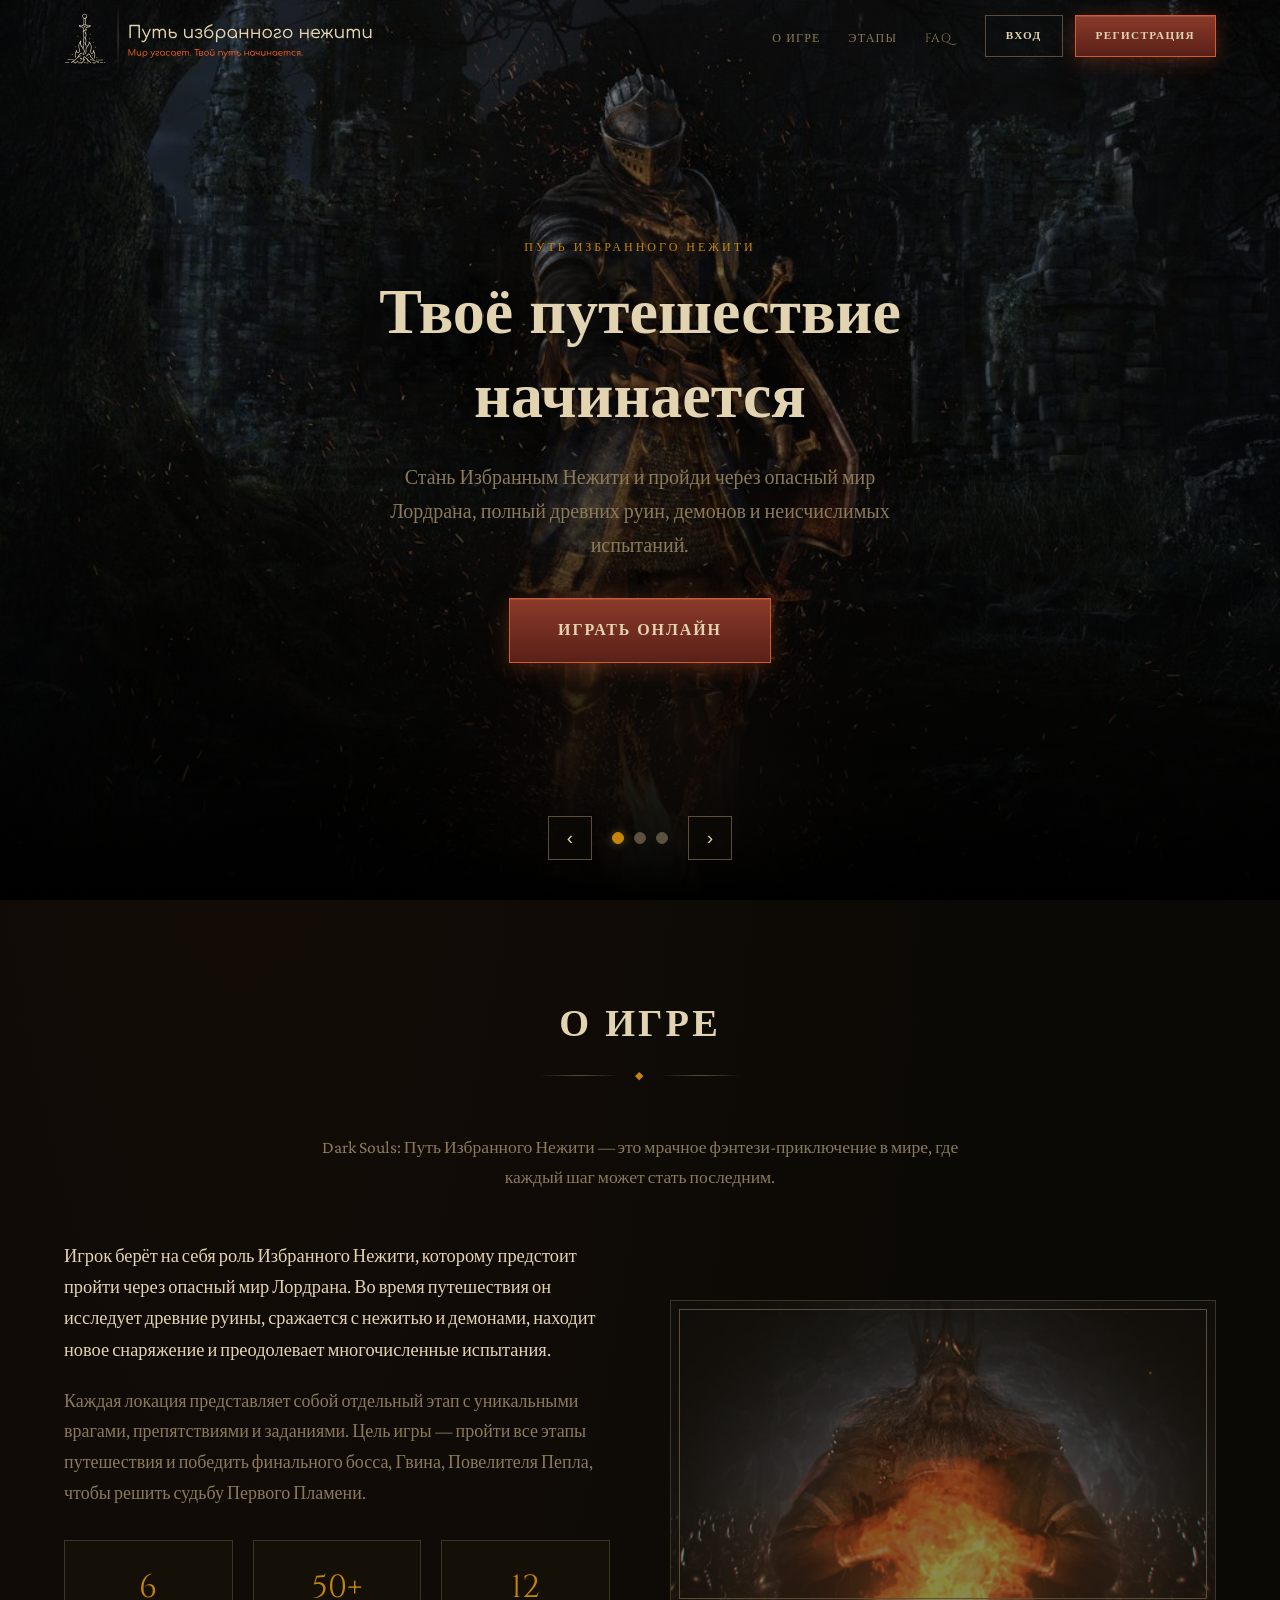
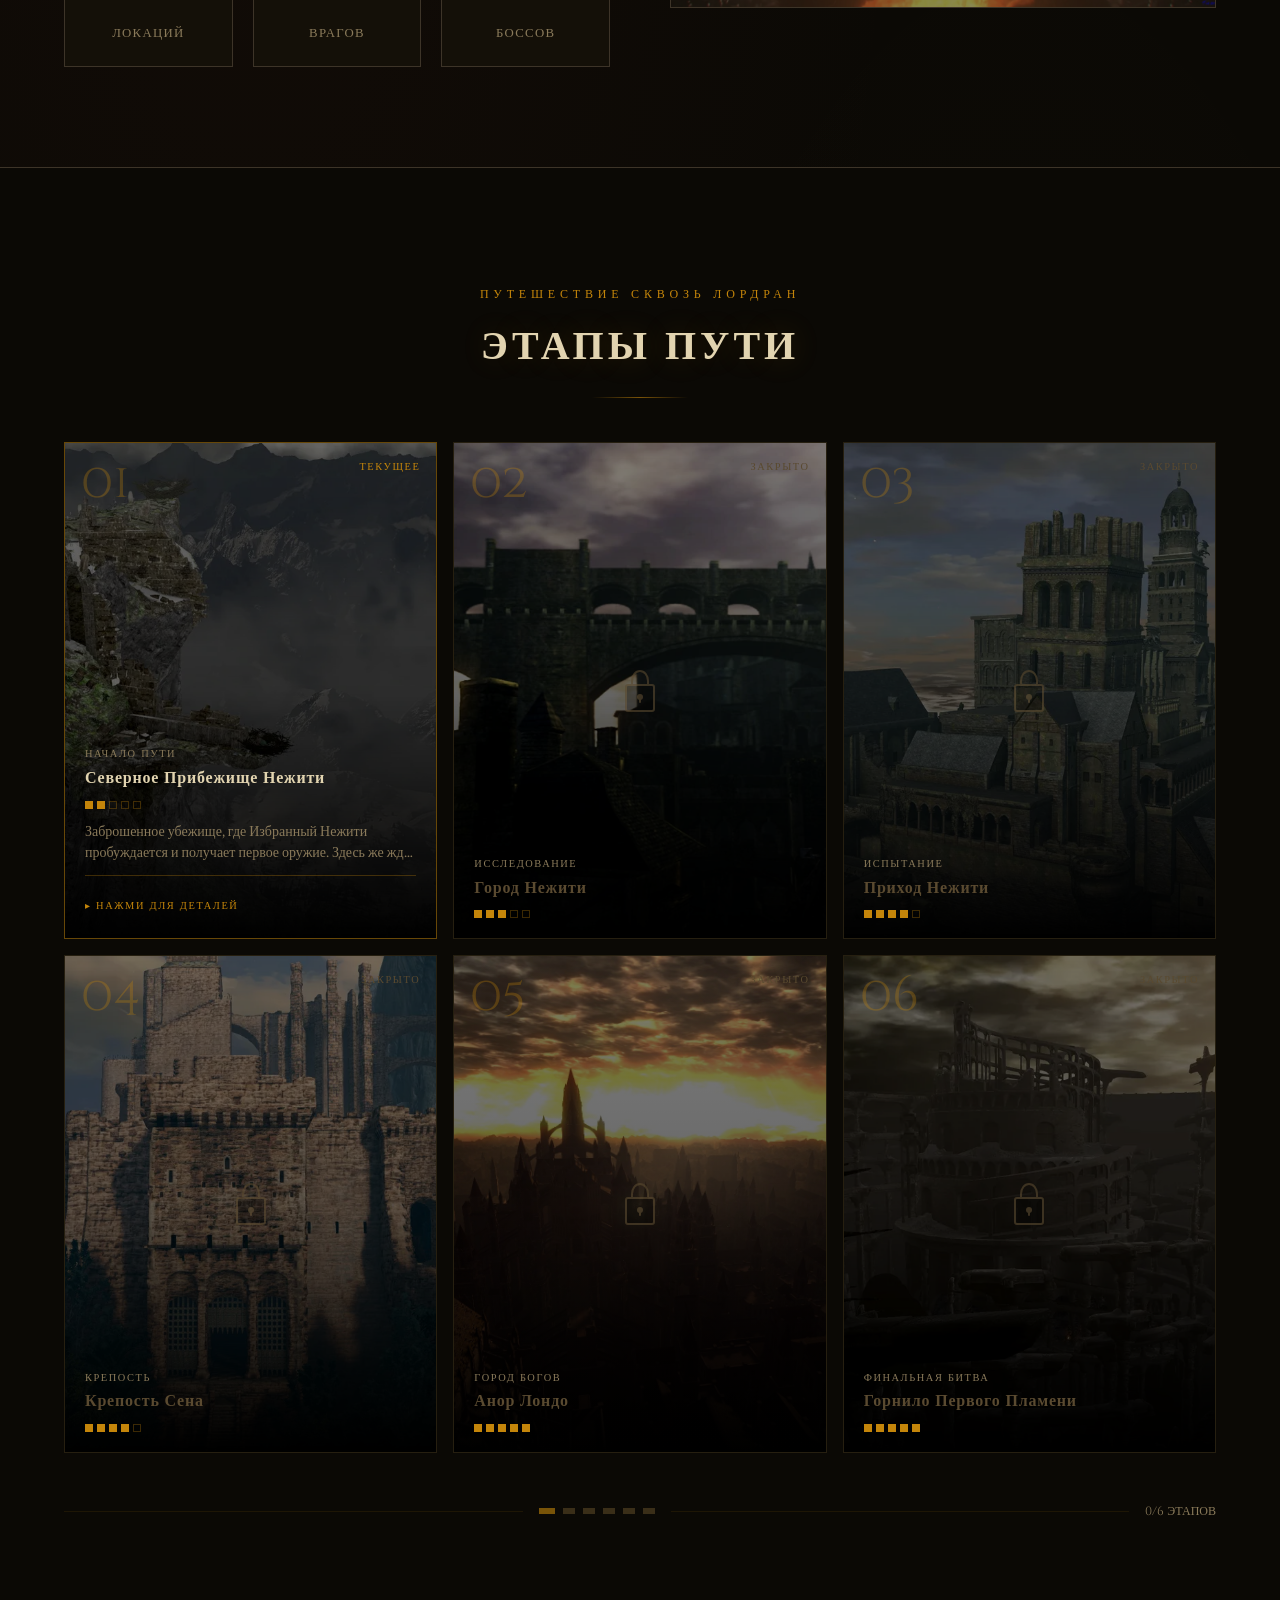
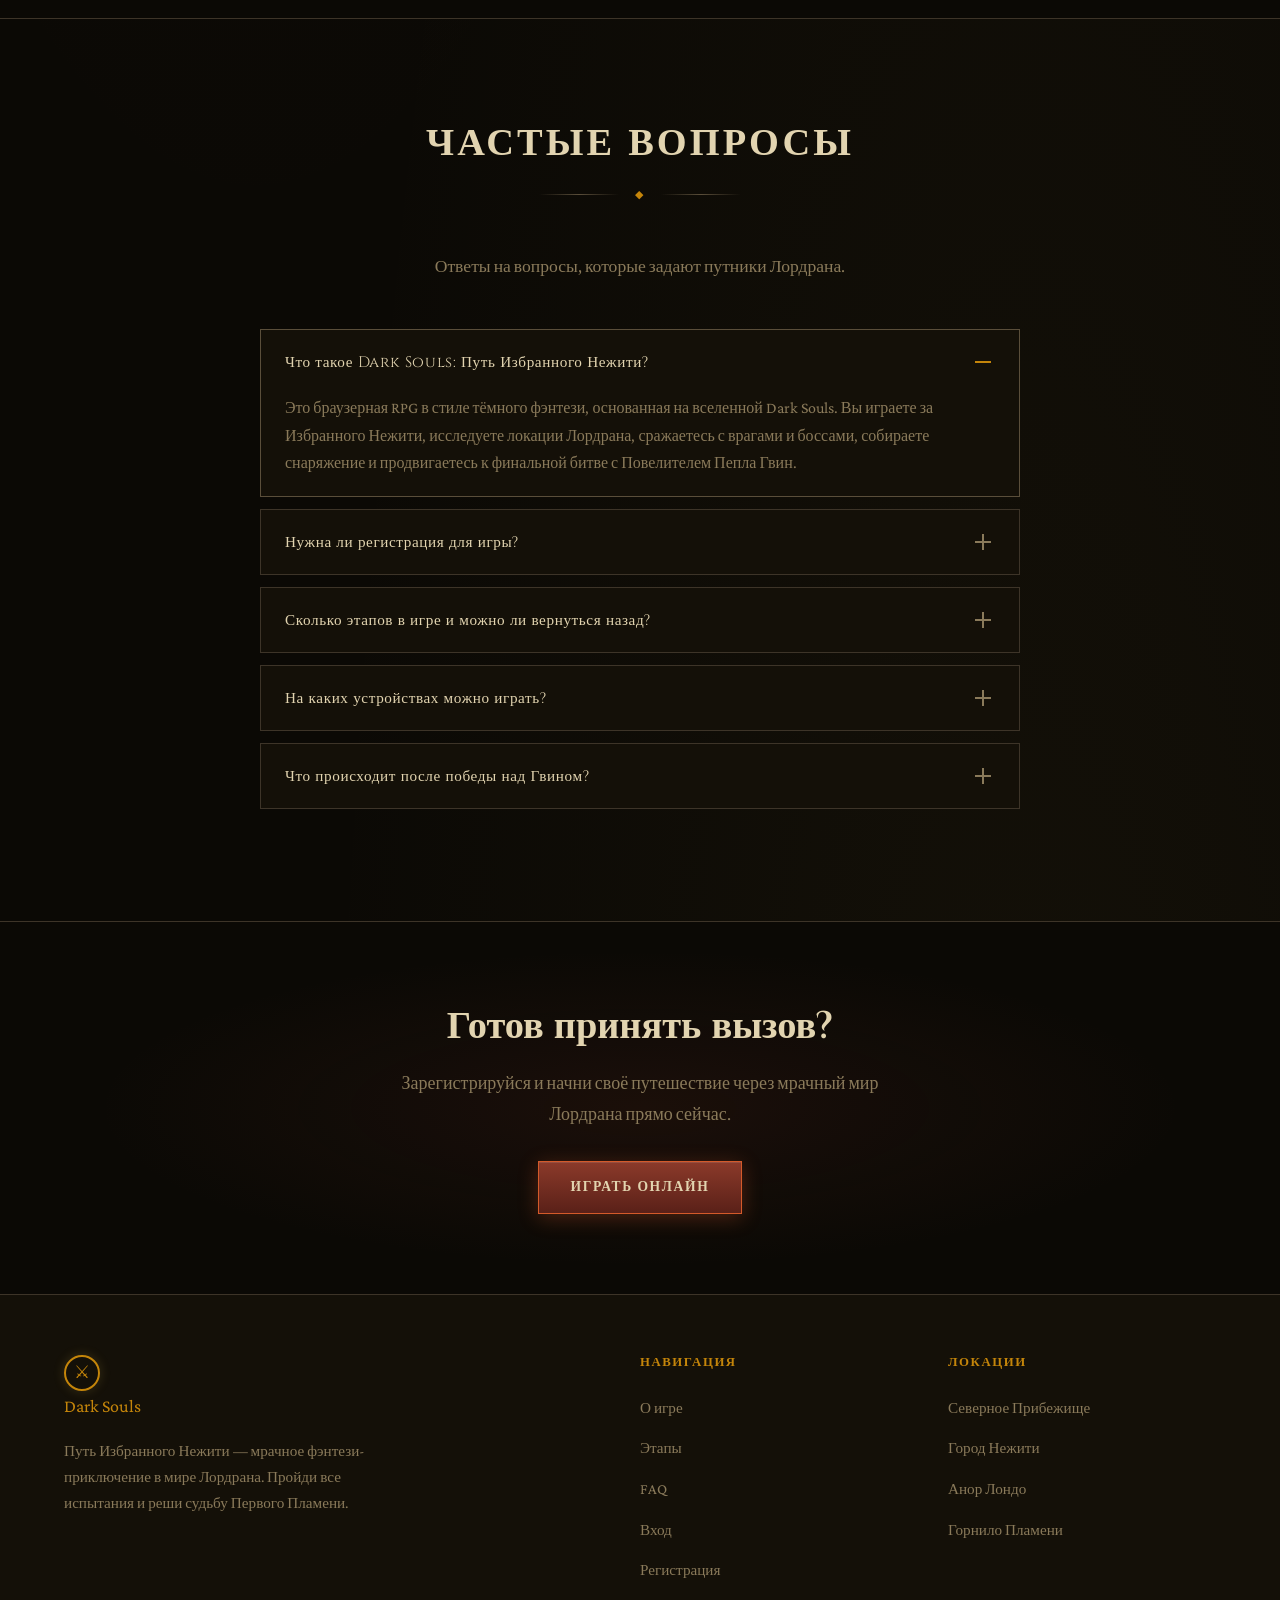
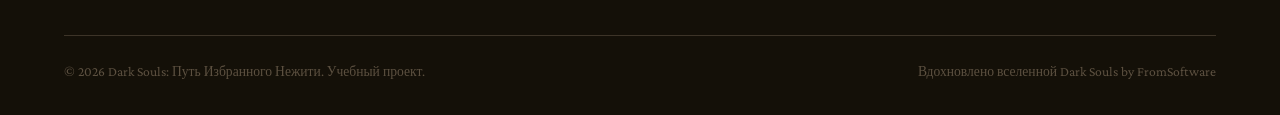
==== index.html @ 4c6de98a "init" ====
<!DOCTYPE html>
<html lang="ru">
<head>
  <meta charset="UTF-8">
  <meta name="viewport" content="width=device-width, initial-scale=1.0">
  <title>Dark Souls: Путь Избранного Нежити</title>
  <meta name="description" content="Пройди опасный мир Лордрана. Сражайся с нежитью, исследуй руины и победи Гвина, Повелителя Пепла.">
  <link rel="stylesheet" href="css/style.css">
</head>
<body>

  <!-- Header -->
  <header class="header">
    <div class="container header-inner">
      <a href="index.html" class="logo">
        <img src="./images/logohoriz.svg" alt="logo">
      </a>

      <button class="burger" aria-label="Открыть меню">
        <span class="burger-line"></span>
        <span class="burger-line"></span>
        <span class="burger-line"></span>
      </button>

      <nav class="nav">
        <ul class="nav-list">
          <li><a href="#about" class="nav-link">О игре</a></li>
          <li><a href="#stages" class="nav-link">Этапы</a></li>
          <li><a href="#faq" class="nav-link">FAQ</a></li>
        </ul>
        <div class="nav-auth">
          <a href="login.html" class="btn btn-secondary">Вход</a>
          <a href="register.html" class="btn btn-primary">Регистрация</a>
        </div>
      </nav>
    </div>
  </header>

  <div class="mobile-overlay"></div>

  <!-- Hero Slider -->
  <section class="hero">
    <div class="slider">

      <div class="slide active">
        <div class="slide-bg"></div>
        <div class="slide-overlay"></div>
        <div class="slide-content">
          <span class="slide-tag">Путь Избранного Нежити</span>
          <h1 class="slide-title">Твоё путешествие начинается</h1>
          <p class="slide-desc">Стань Избранным Нежити и пройди через опасный мир Лордрана, полный древних руин, демонов и неисчислимых испытаний.</p>
          <div class="slide-cta">
            <a href="register.html" class="btn btn-primary">Играть онлайн</a>
          </div>
        </div>
      </div>

      <div class="slide">
        <div class="slide-bg"></div>
        <div class="slide-overlay"></div>
        <div class="slide-content">
          <span class="slide-tag">Шесть эпических локаций</span>
          <h1 class="slide-title">Исследуй руины Лордрана</h1>
          <p class="slide-desc">От Северного Прибежища до Горнила Первого Пламени — каждая локация хранит уникальных врагов, сокровища и смертельные ловушки.</p>
          <div class="slide-cta">
            <a href="register.html" class="btn btn-primary">Играть онлайн</a>
          </div>
        </div>
      </div>

      <div class="slide">
        <div class="slide-bg"></div>
        <div class="slide-overlay"></div>
        <div class="slide-content">
          <span class="slide-tag">Финальная битва</span>
          <h1 class="slide-title">Судьба Первого Пламени</h1>
          <p class="slide-desc">Победи Гвина, Повелителя Пепла, и реши судьбу мира. Только сильнейший достигнет Горнила и обретёт великую силу.</p>
          <div class="slide-cta">
            <a href="register.html" class="btn btn-primary">Играть онлайн</a>
          </div>
        </div>
      </div>

      <div class="slider-controls">
        <button class="slider-btn slider-prev" aria-label="Предыдущий слайд">&#8249;</button>
        <div class="slider-dots">
          <button class="slider-dot active" aria-label="Слайд 1"></button>
          <button class="slider-dot" aria-label="Слайд 2"></button>
          <button class="slider-dot" aria-label="Слайд 3"></button>
        </div>
        <button class="slider-btn slider-next" aria-label="Следующий слайд">&#8250;</button>
      </div>
    </div>
  </section>

  <!-- About -->
  <section class="about" id="about">
    <div class="container">
      <h2 class="section-title">О игре</h2>
      <div class="section-divider"><span>&#9670;</span></div>
      <p class="section-subtitle">Dark Souls: Путь Избранного Нежити — это мрачное фэнтези-приключение в мире, где каждый шаг может стать последним.</p>

      <div class="about-grid">
        <div class="about-text">
          <p>Игрок берёт на себя роль Избранного Нежити, которому предстоит пройти через опасный мир Лордрана. Во время путешествия он исследует древние руины, сражается с нежитью и демонами, находит новое снаряжение и преодолевает многочисленные испытания.</p>
          <p>Каждая локация представляет собой отдельный этап с уникальными врагами, препятствиями и заданиями. Цель игры — пройти все этапы путешествия и победить финального босса, Гвина, Повелителя Пепла, чтобы решить судьбу Первого Пламени.</p>

          <div class="about-stats">
            <div class="stat-item">
              <span class="stat-number">6</span>
              <span class="stat-label">Локаций</span>
            </div>
            <div class="stat-item">
              <span class="stat-number">50+</span>
              <span class="stat-label">Врагов</span>
            </div>
            <div class="stat-item">
              <span class="stat-number">12</span>
              <span class="stat-label">Боссов</span>
            </div>
          </div>
        </div>

        <div class="about-visual">
          <div class="about-frame">
            <div class="about-frame-inner">
              <img src="./images/gwyn.webp" alt="gwyn">
            </div>
          </div>
        </div>
      </div>
    </div>
  </section>

  <!-- Stages -->
  <section class="stages" id="stages">
    <div class="stages-inner">
      <div class="stages-header">
        <p class="stages-label">Путешествие сквозь Лордран</p>
        <h2 class="stages-heading">Этапы пути</h2>
        <div class="stages-line"></div>
      </div>

      <div class="stages-grid" id="stages-grid"></div>

      <div class="stages-progress" id="stages-progress">
        <div class="stages-progress__line"></div>
        <div class="stages-progress__pips" id="stages-progress-pips"></div>
        <div class="stages-progress__line"></div>
        <p class="stages-progress__count" id="stages-progress-count"></p>
      </div>
    </div>
  </section>

  <!-- Stage Detail Modal -->
  <div class="stage-modal" id="stage-modal" aria-hidden="true">
    <div class="stage-modal__backdrop" id="stage-modal-backdrop"></div>
    <div class="stage-modal__dialog" id="stage-modal-dialog" role="dialog" aria-modal="true">
      <!-- filled by JS -->
    </div>
  </div>

  <!-- FAQ -->
  <section class="faq" id="faq">
    <div class="container">
      <h2 class="section-title">Частые вопросы</h2>
      <div class="section-divider"><span>&#9670;</span></div>
      <p class="section-subtitle">Ответы на вопросы, которые задают путники Лордрана.</p>

      <div class="faq-list">
        <div class="faq-item active">
          <button class="faq-question">
            Что такое Dark Souls: Путь Избранного Нежити?
            <span class="faq-icon"></span>
          </button>
          <div class="faq-answer">
            <div class="faq-answer-inner">
              Это браузерная RPG в стиле тёмного фэнтези, основанная на вселенной Dark Souls. Вы играете за Избранного Нежити, исследуете локации Лордрана, сражаетесь с врагами и боссами, собираете снаряжение и продвигаетесь к финальной битве с Повелителем Пепла Гвин.
            </div>
          </div>
        </div>

        <div class="faq-item">
          <button class="faq-question">
            Нужна ли регистрация для игры?
            <span class="faq-icon"></span>
          </button>
          <div class="faq-answer">
            <div class="faq-answer-inner">
              Да, для сохранения прогресса, участия в рейтингах и доступа ко всем шести локациям необходимо создать аккаунт. Регистрация бесплатна и занимает менее минуты. После входа ваш прогресс автоматически сохраняется на сервере.
            </div>
          </div>
        </div>

        <div class="faq-item">
          <button class="faq-question">
            Сколько этапов в игре и можно ли вернуться назад?
            <span class="faq-icon"></span>
          </button>
          <div class="faq-answer">
            <div class="faq-answer-inner">
              В игре шесть основных этапов: от Северного Прибежища до Горнила Первого Пламени. После прохождения локации вы можете свободно возвращаться в уже открытые зоны для фарма ресурсов, поиска секретов и повторных сражений с боссами.
            </div>
          </div>
        </div>

        <div class="faq-item">
          <button class="faq-question">
            На каких устройствах можно играть?
            <span class="faq-icon"></span>
          </button>
          <div class="faq-answer">
            <div class="faq-answer-inner">
              Игра доступна на ПК и игровых консолях. Управление поддерживает клавиатуру и мышь на компьютере, а также контроллеры на консолях, обеспечивая комфортное прохождение каждого этапа путешествия            </div>
          </div>
        </div>

        <div class="faq-item">
          <button class="faq-question">
            Что происходит после победы над Гвином?
            <span class="faq-icon"></span>
          </button>
          <div class="faq-answer">
            <div class="faq-answer-inner">
              Победа над Гвином, Повелителем Пепла, завершает путешествие Избранного Нежити и определяет судьбу Первого Пламени. После финальной битвы игрок может начать новое прохождение, где враги становятся сильнее, а испытания — ещё опаснее.
            </div>
          </div>
        </div>
      </div>
    </div>
  </section>

  <!-- CTA -->
  <section class="cta-section">
    <div class="container">
      <h2>Готов принять вызов?</h2>
      <p>Зарегистрируйся и начни своё путешествие через мрачный мир Лордрана прямо сейчас.</p>
      <a href="register.html" class="btn btn-primary">Играть онлайн</a>
    </div>
  </section>

  <!-- Footer -->
  <footer class="footer">
    <div class="container">
      <div class="footer-grid">
        <div class="footer-brand">
          <a href="index.html" class="logo">
            <span class="logo-icon">&#9876;</span>
            <span>Dark Souls</span>
          </a>
          <p>Путь Избранного Нежити — мрачное фэнтези-приключение в мире Лордрана. Пройди все испытания и реши судьбу Первого Пламени.</p>
        </div>

        <div>
          <h4 class="footer-heading">Навигация</h4>
          <ul class="footer-links">
            <li><a href="#about">О игре</a></li>
            <li><a href="#stages">Этапы</a></li>
            <li><a href="#faq">FAQ</a></li>
            <li><a href="login.html">Вход</a></li>
            <li><a href="register.html">Регистрация</a></li>
          </ul>
        </div>

        <div>
          <h4 class="footer-heading">Локации</h4>
          <ul class="footer-links">
            <li><a href="#stages">Северное Прибежище</a></li>
            <li><a href="#stages">Город Нежити</a></li>
            <li><a href="#stages">Анор Лондо</a></li>
            <li><a href="#stages">Горнило Пламени</a></li>
          </ul>
        </div>
      </div>

      <div class="footer-bottom">
        <p>&copy; 2026 Dark Souls: Путь Избранного Нежити. Учебный проект.</p>
        <p>Вдохновлено вселенной Dark Souls by FromSoftware</p>
      </div>
    </div>
  </footer>

  <script src="js/stages.js"></script>
  <script src="js/main.js"></script>
</body>
</html>
---- css/style.css ----
/* ===== Dark Souls — Путь Избранного Нежити ===== */

@import url('https://fonts.googleapis.com/css2?family=Cinzel+Decorative:wght@400;700&family=Cinzel:wght@400;600;700&family=Crimson+Pro:ital,wght@0,400;0,600;1,400&display=swap');

:root {
    --bg-dark: #0b0905;
    --bg-card: #141008;
    --bg-elevated: #1a1510;
    --text-light: #e2d4b0;
    --text-muted: #8a7a5a;
    --text-dim: #5c5040;
    --accent-gold: #c4850a;
    --accent-gold-light: #c9b98a;
    --accent-green: #7ab85a;
    --accent-green-border: #5a8a3a;
    --accent-ember: #8b3a2a;
    --accent-flame: #d45a2a;
    --border: #3d3428;
    --border-light: #5a4e3a;
    --shadow: rgba(0, 0, 0, 0.7);
    --glow-ember: rgba(212, 90, 42, 0.3);
    --font-heading: 'Cinzel', serif;
    --font-body: 'Crimson Pro', serif;
    --header-height: 72px;
    --transition: 0.3s ease;
}

*, *::before, *::after {
    box-sizing: border-box;
    margin: 0;
    padding: 0;
}

html {
    scroll-behavior: smooth;
}

body {
    font-family: var(--font-body);
    font-size: 18px;
    line-height: 1.7;
    color: var(--text-light);
    background-color: var(--bg-dark);
    background-image: radial-gradient(ellipse at 20% 0%, rgba(139, 58, 42, 0.08) 0%, transparent 50%),
    radial-gradient(ellipse at 80% 100%, rgba(201, 168, 76, 0.05) 0%, transparent 50%);
    min-height: 100vh;
    overflow-x: hidden;
}

img {
    max-width: 100%;
    display: block;
}

a {
    color: var(--accent-gold);
    text-decoration: none;
    transition: color var(--transition);
}

a:hover {
    color: var(--text-light);
}

ul {
    list-style: none;
}

.container {
    width: 100%;
    max-width: 1200px;
    margin: 0 auto;
    padding: 0 24px;
}

/* ===== Typography ===== */

h1, h2, h3, h4 {
    font-family: var(--font-heading);
    font-weight: 600;
    line-height: 1.3;
    color: var(--text-light);
}

h1 {
    font-size: clamp(2rem, 5vw, 3.2rem);
}

h2 {
    font-size: clamp(1.6rem, 3.5vw, 2.4rem);
}

h3 {
    font-size: clamp(1.2rem, 2.5vw, 1.6rem);
}

.section-title {
    text-align: center;
    margin-bottom: 16px;
    letter-spacing: 0.08em;
    text-transform: uppercase;
}

.section-subtitle {
    text-align: center;
    color: var(--text-muted);
    max-width: 640px;
    margin: 0 auto 48px;
    font-size: 1.1rem;
}

.section-divider {
    display: flex;
    align-items: center;
    justify-content: center;
    gap: 16px;
    margin-bottom: 48px;
}

.section-divider::before,
.section-divider::after {
    content: '';
    height: 1px;
    width: 80px;
    background: linear-gradient(90deg, transparent, var(--border-light), transparent);
}

.section-divider span {
    color: var(--accent-gold);
    font-size: 0.7rem;
    letter-spacing: 0.2em;
}

/* ===== Buttons ===== */

.btn {
    display: inline-flex;
    align-items: center;
    justify-content: center;
    gap: 8px;
    padding: 14px 32px;
    font-family: var(--font-heading);
    font-size: 0.85rem;
    font-weight: 600;
    letter-spacing: 0.12em;
    text-transform: uppercase;
    border: 1px solid var(--border-light);
    cursor: pointer;
    transition: all var(--transition);
    position: relative;
    overflow: hidden;
}

.btn-primary {
    background: linear-gradient(180deg, var(--accent-ember) 0%, #5a2018 100%);
    color: var(--text-light);
    border-color: var(--accent-flame);
    box-shadow: 0 4px 20px var(--glow-ember), inset 0 1px 0 rgba(255, 255, 255, 0.1);
}

.btn-primary:hover {
    background: linear-gradient(180deg, var(--accent-flame) 0%, var(--accent-ember) 100%);
    color: #fff;
    transform: translateY(-2px);
    box-shadow: 0 6px 28px var(--glow-ember);
}

.btn-secondary {
    background: transparent;
    color: var(--text-light);
    border-color: var(--border-light);
}

.btn-secondary:hover {
    background: var(--bg-elevated);
    border-color: var(--accent-gold);
    color: var(--accent-gold);
}

.btn-full {
    width: 100%;
}

/* ===== Header ===== */

.header {
    position: fixed;
    top: 0;
    left: 0;
    right: 0;
    z-index: 1000;
    height: var(--header-height);
    /*background: rgba(11, 9, 5, 0.92);*/
    /*backdrop-filter: blur(5px);*/
    background: transparent;
    /*border-bottom: 1px solid var(--border);*/
    transition: background var(--transition);
}

.header-inner {
    display: flex;
    align-items: center;
    justify-content: space-between;
    height: var(--header-height);
}

.logo {

}

.logo img {
    height: 70px;
}

.logo-icon {
    width: 36px;
    height: 36px;
    border: 2px solid var(--accent-gold);
    border-radius: 50%;
    display: flex;
    align-items: center;
    justify-content: center;
    font-size: 1.1rem;
    color: var(--accent-gold);
    box-shadow: 0 0 12px rgba(201, 168, 76, 0.2);
}

.nav {
    display: flex;
    align-items: center;
    gap: 32px;
}

.nav-list {
    display: flex;
    gap: 28px;
}

.nav-link {
    font-family: var(--font-heading);
    font-size: 0.75rem;
    letter-spacing: 0.1em;
    text-transform: uppercase;
    color: var(--text-muted);
    transition: color var(--transition);
    position: relative;
}

.nav-link::after {
    content: '';
    position: absolute;
    bottom: -4px;
    left: 0;
    width: 0;
    height: 1px;
    background: var(--accent-gold);
    transition: width var(--transition);
}

.nav-link:hover,
.nav-link.active {
    color: var(--text-light);
}

.nav-link:hover::after,
.nav-link.active::after {
    width: 100%;
}

.nav-auth {
    display: flex;
    gap: 12px;
}

.nav-auth .btn {
    padding: 10px 20px;
    font-size: 0.7rem;
}

/* Burger */
.burger {
    display: none;
    flex-direction: column;
    justify-content: center;
    gap: 6px;
    width: 36px;
    height: 36px;
    background: none;
    border: none;
    cursor: pointer;
    padding: 4px;
    z-index: 1001;
}

.burger-line {
    display: block;
    width: 100%;
    height: 2px;
    background: var(--text-light);
    transition: all var(--transition);
    transform-origin: center;
}

.burger.active .burger-line:nth-child(1) {
    transform: translateY(8px) rotate(45deg);
}

.burger.active .burger-line:nth-child(2) {
    opacity: 0;
    transform: scaleX(0);
}

.burger.active .burger-line:nth-child(3) {
    transform: translateY(-8px) rotate(-45deg);
}

.mobile-overlay {
    display: none;
    position: fixed;
    inset: 0;
    background: rgba(0, 0, 0, 0.6);
    z-index: 998;
    opacity: 0;
    transition: opacity var(--transition);
}

.mobile-overlay.active {
    opacity: 1;
}

/* ===== Hero Slider ===== */

.hero {
    position: relative;
    height: 100vh;
    min-height: 600px;
    /*margin-top: var(--header-height);*/
    overflow: hidden;
}

.slider {
    position: relative;
    width: 100%;
    height: 100%;
}

.slide {
    /*position: absolute;*/
    inset: 0;
    opacity: 0;
    transition: opacity 0.8s ease;
    pointer-events: none;
}

.slide.active {
    opacity: 1;
    pointer-events: auto;
}

.slide-bg {
    /*position: absolute;*/
    inset: 0;
    background-size: cover;
    background-position: center;
    transform: scale(1.05);
    transition: transform 8s ease;
}

.slide.active .slide-bg {
    transform: scale(1);
}

.slide-overlay {
    position: absolute;
    /*margin-top: var(--header-height);*/
    inset: 0;
    /*background: linear-gradient(*/
    /*  to bottom,*/
    /*  rgba(11, 9, 5, 0.5) 0%,*/
    /*  rgba(11, 9, 5, 0.3) 40%,*/
    /*  rgba(11, 9, 5, 0.85) 100%*/
    /*);*/
    background: linear-gradient(rgba(0, 0, 0, .5), rgba(0, 0, 0, 0.6), rgba(0, 0, 0, 1)),
    url("../images/banner.jpg") center/cover no-repeat;;
}

.slide-content {
    position: absolute;
    inset: 0;
    display: flex;
    flex-direction: column;
    align-items: center;
    justify-content: center;
    text-align: center;
    padding: 24px;
    z-index: 2;
}

.slide-tag {
    font-family: var(--font-heading);
    font-size: 0.75rem;
    letter-spacing: 0.25em;
    text-transform: uppercase;
    color: var(--accent-gold);
    margin-bottom: 16px;
    opacity: 0;
    transform: translateY(20px);
    transition: all 0.6s ease 0.2s;
}

.slide.active .slide-tag {
    opacity: 1;
    transform: translateY(0);
}

.slide-title {
    font-size: clamp(2rem, 6vw, 4rem);
    max-width: 800px;
    margin-bottom: 20px;
    text-shadow: 0 4px 24px var(--shadow);
    opacity: 0;
    transform: translateY(30px);
    transition: all 0.6s ease 0.4s;
}

.slide.active .slide-title {
    opacity: 1;
    transform: translateY(0);
}

.slide-desc {
    font-size: clamp(1rem, 2vw, 1.25rem);
    color: var(--text-muted);
    max-width: 560px;
    margin-bottom: 36px;
    opacity: 0;
    transform: translateY(30px);
    transition: all 0.6s ease 0.6s;
}

.slide.active .slide-desc {
    opacity: 1;
    transform: translateY(0);
}

.slide-cta {
    opacity: 0;
    transform: translateY(30px);
    transition: all 0.6s ease 0.8s;
}

.slide.active .slide-cta {
    opacity: 1;
    transform: translateY(0);
}

.slide-cta .btn {
    font-size: 1rem;
    padding: 18px 48px;
}

/* Slider controls */
.slider-controls {
    position: absolute;
    bottom: 40px;
    left: 50%;
    transform: translateX(-50%);
    display: flex;
    align-items: center;
    gap: 20px;
    z-index: 10;
}

.slider-btn {
    width: 44px;
    height: 44px;
    background: rgba(11, 9, 5, 0.7);
    border: 1px solid var(--border-light);
    color: var(--text-light);
    font-size: 1.2rem;
    cursor: pointer;
    display: flex;
    align-items: center;
    justify-content: center;
    transition: all var(--transition);
}

.slider-btn:hover {
    background: var(--accent-ember);
    border-color: var(--accent-flame);
}

.slider-dots {
    display: flex;
    gap: 10px;
}

.slider-dot {
    width: 12px;
    height: 12px;
    border-radius: 50%;
    background: var(--text-dim);
    border: 1px solid var(--border-light);
    cursor: pointer;
    transition: all var(--transition);
}

.slider-dot.active {
    background: var(--accent-gold);
    border-color: var(--accent-gold);
    box-shadow: 0 0 10px rgba(201, 168, 76, 0.4);
}

/* Slide backgrounds (CSS gradients as placeholders) */
.slide:nth-child(1) .slide-bg {
    background: linear-gradient(135deg, #1a1208 0%, #0b0905 50%, #2a1810 100%);
}

.slide:nth-child(2) .slide-bg {
    background: linear-gradient(135deg, #0f0d08 0%, #1a1510 40%, #3a2018 100%);
}

.slide:nth-child(3) .slide-bg {
    background: linear-gradient(135deg, #0b0905 0%, #1a1008 50%, #2a1a10 100%);
}

.slide-bg::after {
    content: '';
    position: absolute;
    inset: 0;
    background-image: radial-gradient(circle at 30% 40%, rgba(201, 168, 76, 0.06) 0%, transparent 40%),
    radial-gradient(circle at 70% 60%, rgba(139, 58, 42, 0.08) 0%, transparent 40%);
}

/* ===== About Section ===== */

.about {
    padding: 100px 0;
}

.about-grid {
    display: grid;
    grid-template-columns: 1fr 1fr;
    gap: 60px;
    align-items: center;
}

.about-text p {
    color: var(--text-muted);
    margin-bottom: 20px;
}

.about-text p:first-of-type {
    font-size: 1.15rem;
    color: var(--text-light);
}

.about-stats {
    display: grid;
    grid-template-columns: repeat(3, 1fr);
    gap: 20px;
    margin-top: 32px;
}

.stat-item {
    text-align: center;
    padding: 20px;
    background: var(--bg-card);
    border: 1px solid var(--border);
}

.stat-number {
    font-family: var(--font-heading);
    font-size: 2rem;
    color: var(--accent-gold);
    display: block;
}

.stat-label {
    font-size: 0.8rem;
    color: var(--text-muted);
    text-transform: uppercase;
    letter-spacing: 0.1em;
}

.about-visual {
    position: relative;
}

.about-frame {
    background: var(--bg-card);
    border: 1px solid var(--border);
    position: relative;
    overflow: hidden;
}

.about-frame::before {
    content: '';
    position: absolute;
    inset: 8px;
    border: 1px solid var(--border-light);
    pointer-events: none;
    z-index: 2;
}

.about-frame-inner {
    background: radial-gradient(ellipse at center, rgba(201, 168, 76, 0.1) 0%, transparent 60%),
    linear-gradient(180deg, #1a1510 0%, #0b0905 100%);
    display: flex;
    align-items: center;
    justify-content: center;
    font-family: var(--font-heading);
    font-size: 5rem;
    color: var(--border-light);
    opacity: 0.5;
}

.about-frame-inner img {
    width: 100%;
    height: 100%;
    object-fit: cover;
}

/* ===== Stages Section ===== */

.stages {
    position: relative;
    padding: 96px 24px;
    overflow: hidden;
    background: var(--bg-dark);
    border-top: 1px solid var(--border);
    border-bottom: 1px solid var(--border);
}

.stages-inner {
    position: relative;
    z-index: 1;
    max-width: 1152px;
    margin: 0 auto;
}

.stages-header {
    text-align: center;
    margin-bottom: 64px;
    /* opacity: 0; */
    transform: translateY(20px);
    transition: opacity 0.8s ease, transform 0.8s ease;
}

.stages-header.visible {
    opacity: 1;
    transform: translateY(0);
}

.stages-label {
    font-family: var(--font-heading);
    font-size: 0.75rem;
    letter-spacing: 0.4em;
    text-transform: uppercase;
    color: var(--accent-gold);
    margin-bottom: 16px;
}

.stages-heading {
    font-family: var(--font-heading);
    font-size: clamp(1.8rem, 4vw, 2.5rem);
    letter-spacing: 0.1em;
    text-transform: uppercase;
    color: var(--text-light);
    margin-bottom: 24px;
    text-shadow: 0 0 30px rgba(196, 133, 10, 0.2);
}

.stages-line {
    width: 96px;
    height: 1px;
    margin: 0 auto;
    background: linear-gradient(90deg, transparent, rgba(196, 133, 10, 0.6), transparent);
}

.stages-grid {
    display: grid;
    grid-template-columns: repeat(2, 1fr);
    gap: 12px;
}

@media (min-width: 768px) {
    .stages-grid {
        grid-template-columns: repeat(3, 1fr);
        gap: 16px;
    }
}

/* Stage Card */
.stage-card {
    position: relative;
    aspect-ratio: 3 / 4;
    border: 1px solid;
    overflow: hidden;
    cursor: default;
    /* opacity: 0; */
    /* transform: translateY(30px); */
    transition: opacity 0.6s ease, transform 0.6s ease;
}

.stage-card.visible {
    opacity: 1;
    transform: translateY(0);
}

.stage-card--locked {
    border-color: rgba(58, 46, 24, 0.6);
    cursor: default;
}

.stage-card--current {
    border-color: rgba(196, 133, 10, 0.5);
    cursor: pointer;
}

.stage-card--completed {
    border-color: rgba(90, 138, 58, 0.5);
    cursor: pointer;
}

.stage-card__bg {
    position: absolute;
    inset: 0;
    background-size: cover;
    background-position: center;
    background-color: #130e08;
    transition: transform 0.7s ease;
}

.stage-card:not(.stage-card--locked):hover .stage-card__bg {
    transform: scale(1.05);
}

.stage-card--locked .stage-card__bg {
    filter: grayscale(80%) brightness(0.3);
}

.stage-card:not(.stage-card--locked) .stage-card__bg {
    filter: brightness(0.45);
}

.stage-card__overlay {
    position: absolute;
    inset: 0;
    background: linear-gradient(rgba(0, 0, 0, .5), rgba(0, 0, 0, 0.6), rgba(0, 0, 0, 1)),
    url("https://velid.ru/img/dark-souls/ds-1/vorona-snagli_01.webp") center/cover no-repeat;
}

.stage-card__lock {
    position: absolute;
    inset: 0;
    display: flex;
    align-items: center;
    justify-content: center;
    color: #5a4a30;
    opacity: 0.6;
}

.stage-1 {
    background: linear-gradient(rgba(0, 0, 0, .5), rgba(0, 0, 0, 0.6), rgba(0, 0, 0, 1)),
    url("../images/stages/1.webp") center/cover no-repeat;
}

.stage-2 {
    background: linear-gradient(rgba(0, 0, 0, .5), rgba(0, 0, 0, 0.6), rgba(0, 0, 0, 1)),
    url("../images/stages/2.webp") center/cover no-repeat;
}

.stage-3 {
    background: linear-gradient(rgba(0, 0, 0, .5), rgba(0, 0, 0, 0.6), rgba(0, 0, 0, 1)),
    url("../images/stages/3.webp") center/cover no-repeat;
}

.stage-4 {
    background: linear-gradient(rgba(0, 0, 0, .5), rgba(0, 0, 0, 0.6), rgba(0, 0, 0, 1)),
    url("../images/stages/4.webp") center/cover no-repeat;
}

.stage-5 {
    background: linear-gradient(rgba(0, 0, 0, .5), rgba(0, 0, 0, 0.6), rgba(0, 0, 0, 1)),
    url("../images/stages/5.webp") center/cover no-repeat;
}

.stage-6 {
    background: linear-gradient(rgba(0, 0, 0, .5), rgba(0, 0, 0, 0.6), rgba(0, 0, 0, 1)),
    url("../images/stages/6.webp") center/cover no-repeat;
}

.stage-card__number {
    position: absolute;
    top: 16px;
    left: 16px;
    font-family: 'Cinzel Decorative', serif;
    font-size: 3rem;
    line-height: 1;
    color: rgba(196, 133, 10, 0.3);
}

.stage-card__status {
    position: absolute;
    top: 16px;
    right: 16px;
    font-family: var(--font-heading);
    font-size: 0.65rem;
    letter-spacing: 0.15em;
}

.stage-card__status--locked {
    color: #5a4a30;
}

.stage-card__status--current {
    color: var(--accent-gold);
}

.stage-card__status--completed {
    color: var(--accent-green);
}

.stage-card__hover-glow {
    position: absolute;
    inset: 0;
    border: 1px solid transparent;
    transition: border-color 0.5s ease;
    pointer-events: none;
}

.stage-card:not(.stage-card--locked):hover .stage-card__hover-glow {
    border-color: rgba(196, 133, 10, 0.3);
}

.stage-card__content {
    position: absolute;
    bottom: 0;
    left: 0;
    right: 0;
    padding: 20px;
}

.stage-card__subtitle {
    font-family: var(--font-heading);
    font-size: 0.65rem;
    letter-spacing: 0.15em;
    text-transform: uppercase;
    color: var(--text-muted);
    margin-bottom: 4px;
}

.stage-card__name {
    font-family: var(--font-heading);
    font-size: 1rem;
    letter-spacing: 0.05em;
    line-height: 1.3;
    margin-bottom: 12px;
}

.stage-card--locked .stage-card__name {
    color: #5a4a30;
}

.stage-card:not(.stage-card--locked) .stage-card__name {
    color: var(--text-light);
}

.stage-card__desc {
    font-size: 0.875rem;
    color: var(--text-muted);
    line-height: 1.5;
    margin-top: 12px;
    display: -webkit-box;
    -webkit-line-clamp: 2;
    -webkit-box-orient: vertical;
    overflow: hidden;
}

.stage-card__hint {
    margin-top: 12px;
}

.stage-card__hint-line {
    width: 100%;
    height: 1px;
    background: rgba(196, 133, 10, 0.3);
    margin-bottom: 12px;
}

.stage-card__hint-text {
    font-family: var(--font-heading);
    font-size: 0.65rem;
    letter-spacing: 0.15em;
    color: var(--accent-gold);
}

.stage-card__souls {
    margin-top: 12px;
    display: flex;
    align-items: center;
    gap: 8px;
}

.stage-card__souls-icon {
    width: 12px;
    height: 12px;
    border: 1px solid rgba(122, 184, 90, 0.6);
    display: flex;
    align-items: center;
    justify-content: center;
}

.stage-card__souls-icon::after {
    content: '';
    width: 6px;
    height: 6px;
    background: var(--accent-green);
}

.stage-card__souls-text {
    font-family: var(--font-heading);
    font-size: 0.65rem;
    letter-spacing: 0.15em;
    color: var(--accent-green);
}

/* Difficulty Pips */
.difficulty-pips {
    display: flex;
    gap: 4px;
}

.difficulty-pip {
    width: 8px;
    height: 8px;
    border: 1px solid rgba(196, 133, 10, 0.3);
    background: transparent;
}

.difficulty-pip--filled {
    background: var(--accent-gold);
    border-color: var(--accent-gold);
}

/* Progress Bar */
.stages-progress {
    margin-top: 48px;
    display: flex;
    align-items: center;
    gap: 16px;
    /* opacity: 0; */
    transition: opacity 0.8s ease 0.4s;
}

.stages-progress.visible {
    opacity: 1;
}

.stages-progress__line {
    flex: 1;
    height: 1px;
    background: rgba(196, 133, 10, 0.1);
}

.stages-progress__pips {
    display: flex;
    gap: 8px;
    align-items: center;
}

.stages-progress__pip {
    height: 6px;
    background: #3a2e18;
    transition: all 0.5s ease;
}

.stages-progress__pip--completed {
    width: 24px;
    background: var(--accent-gold);
}

.stages-progress__pip--current {
    width: 16px;
    background: rgba(196, 133, 10, 0.6);
    animation: pipPulse 2s ease-in-out infinite;
}

.stages-progress__pip--locked {
    width: 12px;
}

.stages-progress__count {
    font-family: var(--font-heading);
    font-size: 0.75rem;
    color: var(--text-muted);
    white-space: nowrap;
}

@keyframes pipPulse {
    0%, 100% {
        opacity: 1;
    }
    50% {
        opacity: 0.5;
    }
}

/* Stage Modal */
.stage-modal {
    position: fixed;
    inset: 0;
    z-index: 2000;
    display: flex;
    align-items: center;
    justify-content: center;
    padding: 16px;
    /* opacity: 0; */
    visibility: hidden;
    transition: opacity 0.4s ease, visibility 0.4s ease;
}

.stage-modal.open {
    opacity: 1;
    visibility: visible;
}

.stage-modal__backdrop {
    position: absolute;
    inset: 0;
    background: rgba(0, 0, 0, 0.85);
    backdrop-filter: blur(4px);
}

.stage-modal__dialog {
    position: relative;
    z-index: 1;
    width: 100%;
    max-width: 768px;
    max-height: 90vh;
    overflow-y: auto;
    background: #0d0a05;
    border: 1px solid rgba(196, 133, 10, 0.3);
    transform: scale(0.95) translateY(20px);
    transition: transform 0.4s ease;
}

.stage-modal.open .stage-modal__dialog {
    transform: scale(1) translateY(0);
}

.stage-modal__header {
    position: relative;
    height: 192px;
    overflow: hidden;
}

.stage-modal__header-bg {
    position: absolute;
    inset: 0;
    background-size: cover;
    background-position: center;
    filter: brightness(0.4);
}

.stage-modal__header-overlay {
    position: absolute;
    inset: 0;
    background: linear-gradient(to bottom, transparent, #0d0a05);
}

.stage-modal__close {
    position: absolute;
    top: 16px;
    right: 16px;
    background: none;
    border: none;
    color: var(--text-muted);
    font-family: var(--font-heading);
    font-size: 1.2rem;
    cursor: pointer;
    transition: color var(--transition);
    z-index: 2;
}

.stage-modal__close:hover {
    color: var(--accent-gold-light);
}

.stage-modal__header-content {
    position: absolute;
    bottom: 0;
    left: 0;
    right: 0;
    padding: 24px;
}

.stage-modal__header-subtitle {
    font-family: var(--font-heading);
    font-size: 0.65rem;
    letter-spacing: 0.15em;
    color: var(--text-muted);
    margin-bottom: 4px;
}

.stage-modal__header-title {
    font-family: var(--font-heading);
    font-size: 1.5rem;
    letter-spacing: 0.08em;
    color: var(--text-light);
}

.stage-modal__body {
    padding: 24px;
    display: grid;
    grid-template-columns: 1fr;
    gap: 24px;
}

@media (min-width: 768px) {
    .stage-modal__body {
        grid-template-columns: 1fr 1fr;
    }
}

.stage-modal__lore {
    font-family: var(--font-body);
    font-size: 1rem;
    color: var(--accent-gold-light);
    line-height: 1.7;
    font-style: italic;
    margin-bottom: 16px;
}

.stage-modal__desc {
    font-size: 0.875rem;
    color: var(--text-muted);
    line-height: 1.7;
}

.stage-modal__block {
    margin-top: 16px;
}

.stage-modal__block-title {
    font-family: var(--font-heading);
    font-size: 0.65rem;
    letter-spacing: 0.15em;
    color: var(--accent-gold);
    margin-bottom: 8px;
}

.stage-modal__objective {
    font-size: 0.875rem;
    color: var(--accent-gold-light);
}

.stage-modal__enemies {
    display: flex;
    flex-direction: column;
    gap: 4px;
}

.stage-modal__enemy {
    font-size: 0.875rem;
    color: var(--text-muted);
    display: flex;
    align-items: center;
    gap: 8px;
}

.stage-modal__enemy::before {
    content: '◆';
    font-size: 0.6rem;
    color: rgba(196, 133, 10, 0.5);
}

.stage-modal__boss {
    border: 1px solid rgba(196, 133, 10, 0.2);
    padding: 16px;
}

.stage-modal__boss-name {
    font-family: var(--font-heading);
    font-size: 1rem;
    color: var(--text-light);
    margin-bottom: 4px;
}

.stage-modal__boss-desc {
    font-size: 0.875rem;
    color: var(--text-muted);
}

.stage-modal__footer {
    margin-top: 16px;
    display: flex;
    align-items: center;
    justify-content: space-between;
    flex-wrap: wrap;
    gap: 12px;
}

.stage-modal__reward-label {
    font-family: var(--font-heading);
    font-size: 0.65rem;
    color: var(--text-muted);
}

.stage-modal__reward-value {
    font-family: var(--font-heading);
    font-size: 0.875rem;
    color: var(--accent-gold);
}

.stage-modal__complete {
    padding: 10px 24px;
    background: transparent;
    border: 1px solid rgba(196, 133, 10, 0.6);
    color: var(--accent-gold-light);
    font-family: var(--font-heading);
    font-size: 0.65rem;
    letter-spacing: 0.15em;
    cursor: pointer;
    transition: all var(--transition);
}

.stage-modal__complete:hover {
    color: var(--text-light);
    border-color: var(--accent-gold);
}

.stage-modal__done {
    font-family: var(--font-heading);
    font-size: 0.65rem;
    letter-spacing: 0.15em;
    color: var(--accent-green);
}

/* ===== FAQ Accordion ===== */

.faq {
    padding: 100px 0;
}

.faq-list {
    max-width: 760px;
    margin: 0 auto;
}

.faq-item {
    border: 1px solid var(--border);
    margin-bottom: 12px;
    background: var(--bg-card);
    transition: border-color var(--transition);
}

.faq-item.active {
    border-color: var(--border-light);
}

.faq-question {
    width: 100%;
    display: flex;
    align-items: center;
    justify-content: space-between;
    gap: 16px;
    padding: 20px 24px;
    background: none;
    border: none;
    cursor: pointer;
    text-align: left;
    font-family: var(--font-heading);
    font-size: 0.95rem;
    color: var(--text-light);
    letter-spacing: 0.04em;
    transition: color var(--transition);
}

.faq-question:hover {
    color: var(--accent-gold);
}

.faq-icon {
    flex-shrink: 0;
    width: 24px;
    height: 24px;
    position: relative;
}

.faq-icon::before,
.faq-icon::after {
    content: '';
    position: absolute;
    background: var(--text-muted);
    transition: all var(--transition);
}

.faq-icon::before {
    top: 50%;
    left: 4px;
    right: 4px;
    height: 2px;
    transform: translateY(-50%);
}

.faq-icon::after {
    left: 50%;
    top: 4px;
    bottom: 4px;
    width: 2px;
    transform: translateX(-50%);
}

.faq-item.active .faq-icon::after {
    transform: translateX(-50%) rotate(90deg);
    opacity: 0;
}

.faq-item.active .faq-icon::before {
    background: var(--accent-gold);
}

.faq-answer {
    max-height: 0;
    overflow: hidden;
    transition: max-height 0.4s ease, padding 0.4s ease;
}

.faq-answer-inner {
    padding: 0 24px 20px;
    color: var(--text-muted);
    font-size: 1rem;
    line-height: 1.7;
}

.faq-item.active .faq-answer {
    max-height: 300px;
}

/* ===== CTA Section ===== */

.cta-section {
    padding: 80px 0;
    text-align: center;
    background: radial-gradient(ellipse at center, rgba(139, 58, 42, 0.12) 0%, transparent 60%),
    var(--bg-dark);
    border-top: 1px solid var(--border);
}

.cta-section h2 {
    margin-bottom: 16px;
}

.cta-section p {
    color: var(--text-muted);
    max-width: 500px;
    margin: 0 auto 32px;
}

/* ===== Footer ===== */

.footer {
    padding: 60px 0 32px;
    background: var(--bg-card);
    border-top: 1px solid var(--border);
}

.footer-grid {
    display: grid;
    grid-template-columns: 2fr 1fr 1fr;
    gap: 40px;
    margin-bottom: 40px;
}

.footer-brand p {
    color: var(--text-muted);
    margin-top: 16px;
    font-size: 0.95rem;
    max-width: 320px;
}

.footer-heading {
    font-family: var(--font-heading);
    font-size: 0.8rem;
    letter-spacing: 0.12em;
    text-transform: uppercase;
    color: var(--accent-gold);
    margin-bottom: 20px;
}

.footer-links li {
    margin-bottom: 10px;
}

.footer-links a {
    color: var(--text-muted);
    font-size: 0.95rem;
    transition: color var(--transition);
}

.footer-links a:hover {
    color: var(--text-light);
}

.footer-bottom {
    padding-top: 24px;
    border-top: 1px solid var(--border);
    display: flex;
    justify-content: space-between;
    align-items: center;
    flex-wrap: wrap;
    gap: 12px;
}

.footer-bottom p {
    color: var(--text-dim);
    font-size: 0.85rem;
}

/* ===== Auth Pages ===== */

.auth-page {
    min-height: 100vh;
    display: flex;
    align-items: center;
    justify-content: center;
    padding: calc(var(--header-height) + 40px) 24px 40px;
    background: radial-gradient(ellipse at 50% 0%, rgba(139, 58, 42, 0.1) 0%, transparent 50%),
    var(--bg-dark);
}

.auth-card {
    width: 100%;
    max-width: 440px;
    background: var(--bg-card);
    border: 1px solid var(--border);
    padding: 48px 40px;
    position: relative;
}

.auth-card::before {
    content: '';
    position: absolute;
    top: 0;
    left: 20%;
    right: 20%;
    height: 2px;
    background: linear-gradient(90deg, transparent, var(--accent-gold), transparent);
}

.auth-header {
    text-align: center;
    margin-bottom: 36px;
}

.auth-header h1 {
    font-size: 1.6rem;
    margin-bottom: 8px;
    letter-spacing: 0.06em;
}

.auth-header p {
    color: var(--text-muted);
    font-size: 0.95rem;
}

.form-group {
    margin-bottom: 24px;
}

.form-label {
    display: block;
    font-family: var(--font-heading);
    font-size: 0.7rem;
    letter-spacing: 0.12em;
    text-transform: uppercase;
    color: var(--text-muted);
    margin-bottom: 8px;
}

.form-input {
    width: 100%;
    padding: 14px 16px;
    background: var(--bg-dark);
    border: 1px solid var(--border);
    color: var(--text-light);
    font-family: var(--font-body);
    font-size: 1rem;
    transition: border-color var(--transition);
}

.form-input:focus {
    outline: none;
    border-color: var(--accent-gold);
    box-shadow: 0 0 0 2px rgba(201, 168, 76, 0.15);
}

.form-input::placeholder {
    color: var(--text-dim);
}

.form-checkbox {
    display: flex;
    align-items: center;
    gap: 10px;
    cursor: pointer;
    font-size: 0.9rem;
    color: var(--text-muted);
}

.form-checkbox input {
    width: 16px;
    height: 16px;
    accent-color: var(--accent-gold);
}

.form-footer {
    text-align: center;
    margin-top: 24px;
    font-size: 0.95rem;
    color: var(--text-muted);
}

.form-error {
    color: var(--accent-flame);
    font-size: 0.85rem;
    margin-top: 6px;
    display: none;
}

.form-group.invalid .form-error {
    display: block;
}

.form-group.invalid .form-input {
    border-color: var(--accent-flame);
}

/* ===== Responsive ===== */

@media (max-width: 992px) {
    .footer-grid {
        grid-template-columns: 1fr 1fr;
    }
}

@media (max-width: 768px) {
    .burger {
        display: flex;
    }

    .nav {
        position: fixed;
        top: 0;
        right: -100%;
        width: min(320px, 85vw);
        height: 100vh;
        background: var(--bg-card);
        border-left: 1px solid var(--border);
        flex-direction: column;
        align-items: flex-start;
        padding: calc(var(--header-height) + 24px) 32px 32px;
        gap: 32px;
        transition: right var(--transition);
        z-index: 999;
        overflow-y: auto;
    }

    .nav.open {
        right: 0;
    }

    .mobile-overlay {
        display: block;
    }

    .nav-list {
        flex-direction: column;
        gap: 0;
        width: 100%;
    }

    .nav-link {
        display: block;
        padding: 14px 0;
        border-bottom: 1px solid var(--border);
        font-size: 0.85rem;
    }

    .nav-auth {
        flex-direction: column;
        width: 100%;
    }

    .nav-auth .btn {
        width: 100%;
    }

    .about-grid {
        grid-template-columns: 1fr;
        gap: 40px;
    }

    .about-stats {
        grid-template-columns: repeat(3, 1fr);
    }

    .footer-grid {
        grid-template-columns: 1fr;
        gap: 32px;
    }

    .footer-bottom {
        flex-direction: column;
        text-align: center;
    }

    .hero {
        min-height: 500px;
    }

    .slider-controls {
        bottom: 24px;
    }

    .auth-card {
        padding: 36px 24px;
    }
}

@media (max-width: 480px) {
    .about-stats {
        grid-template-columns: 1fr;
    }

    .slide-cta .btn {
        padding: 14px 32px;
        font-size: 0.85rem;
    }
}
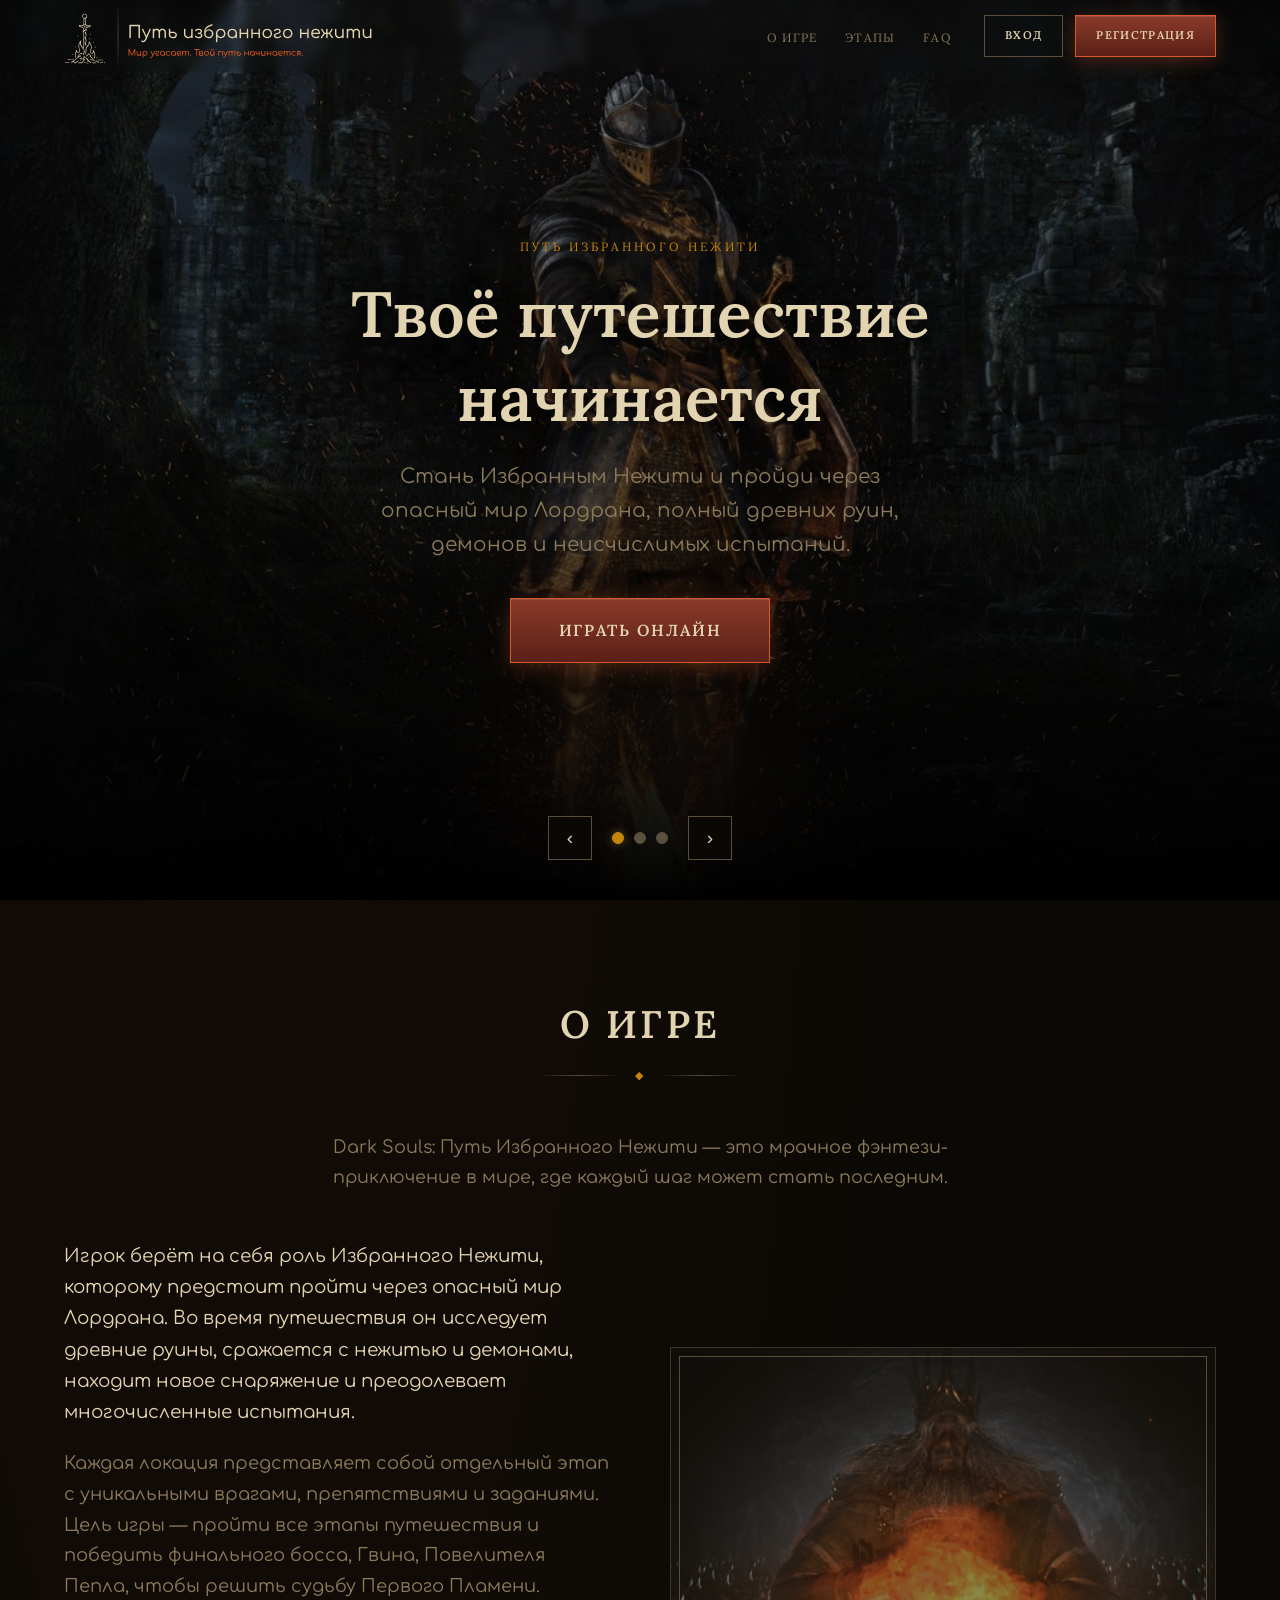
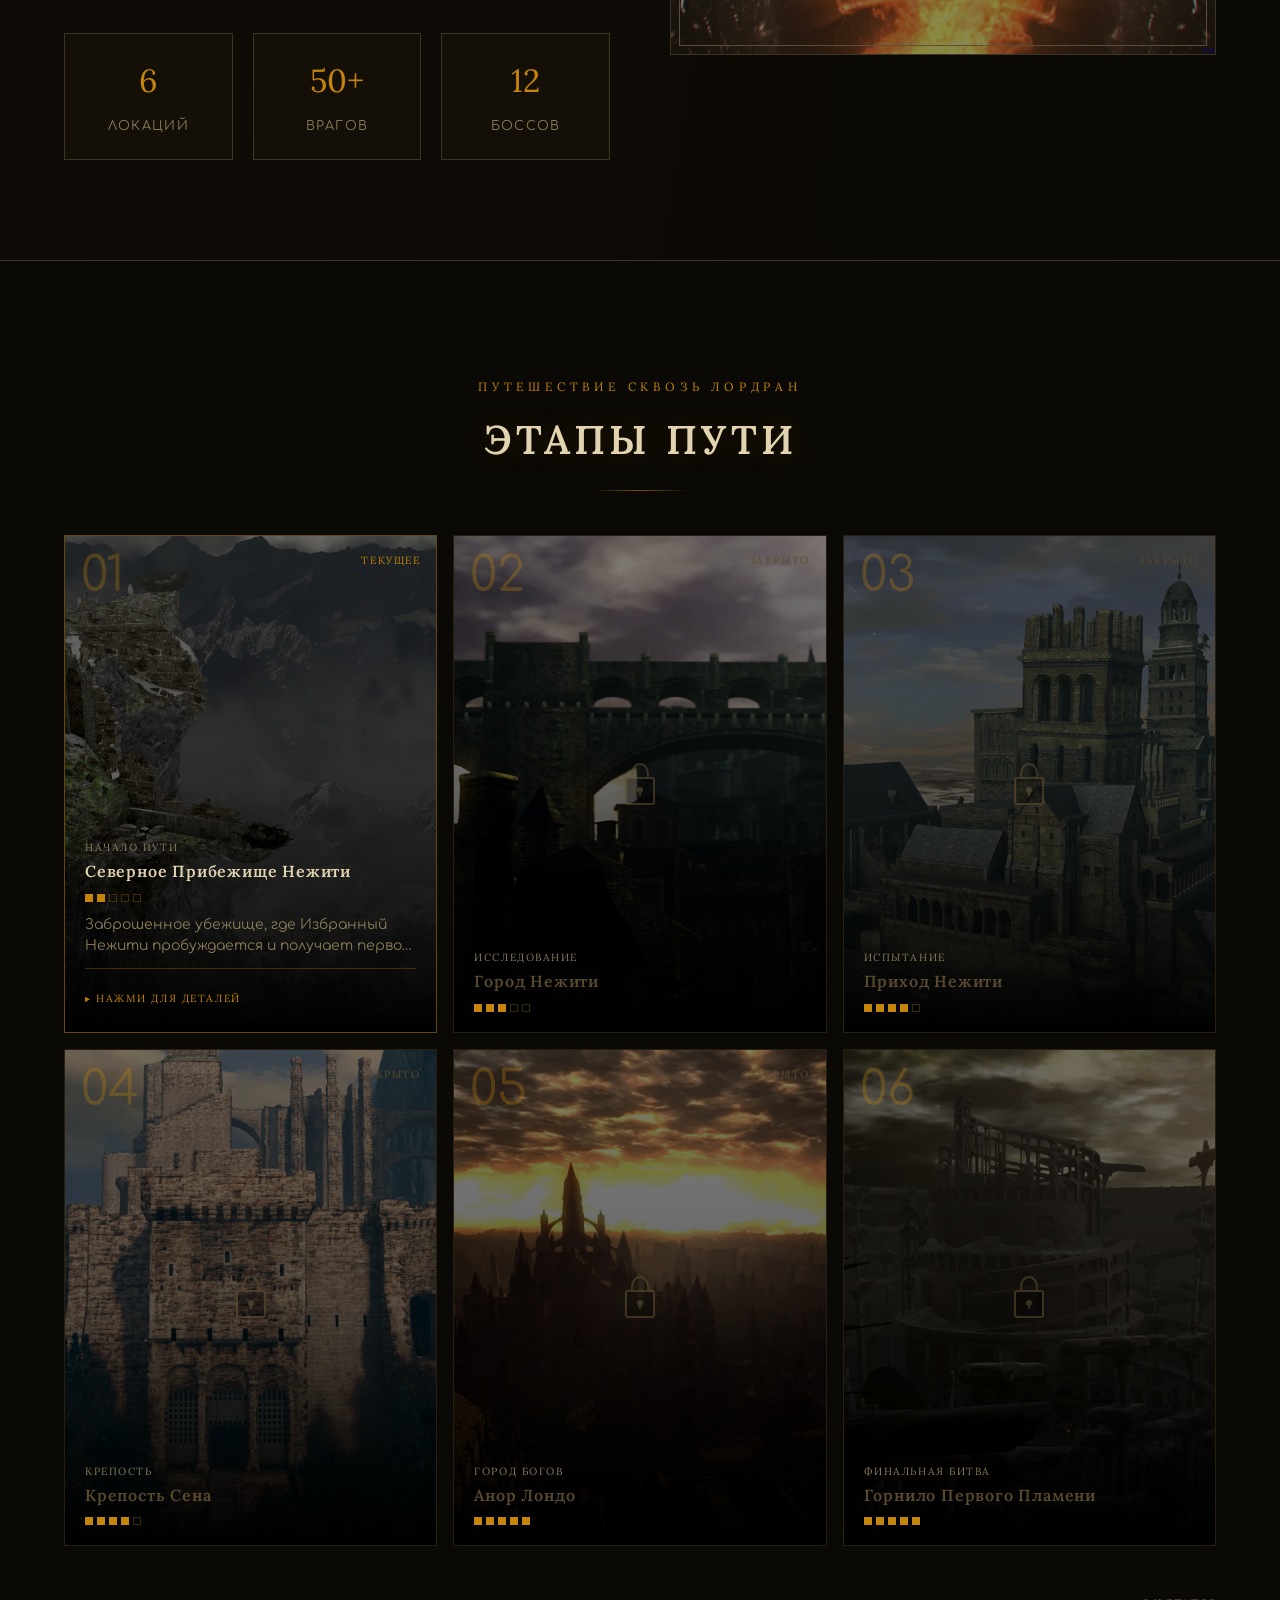
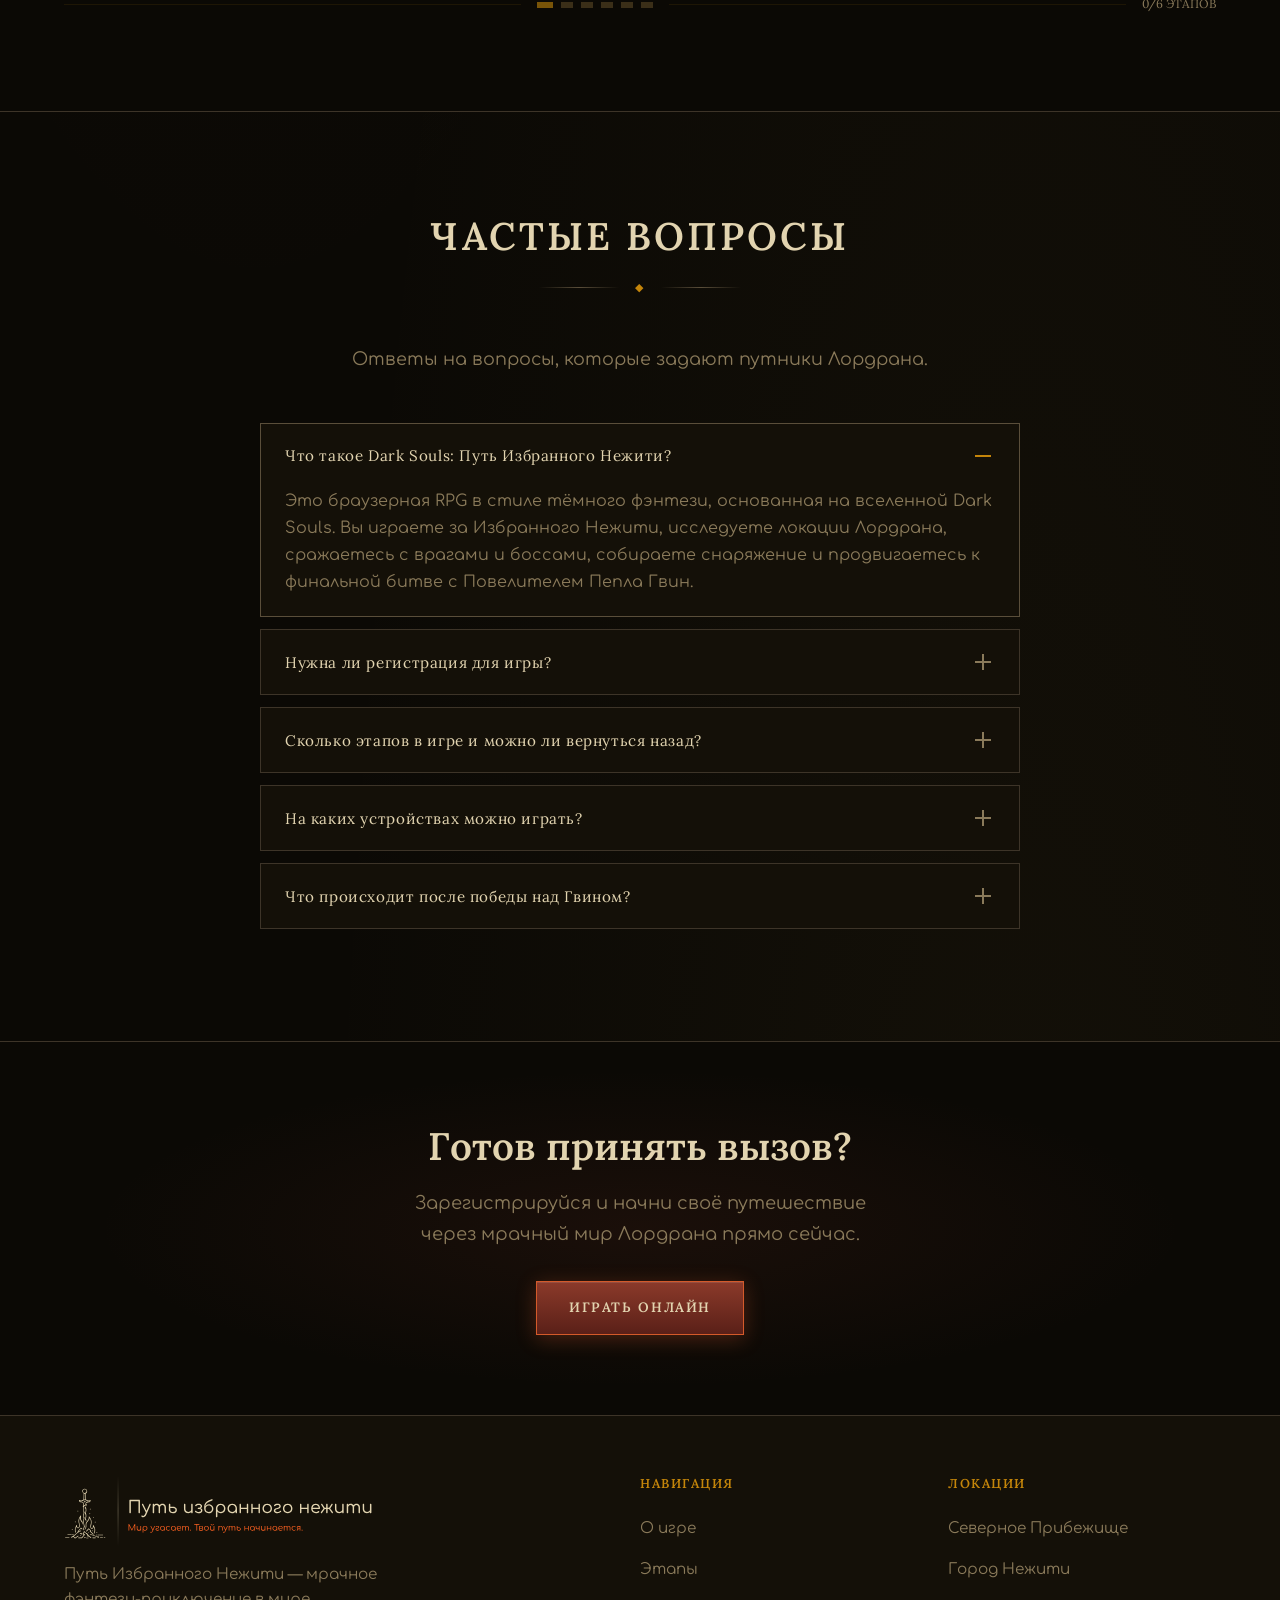
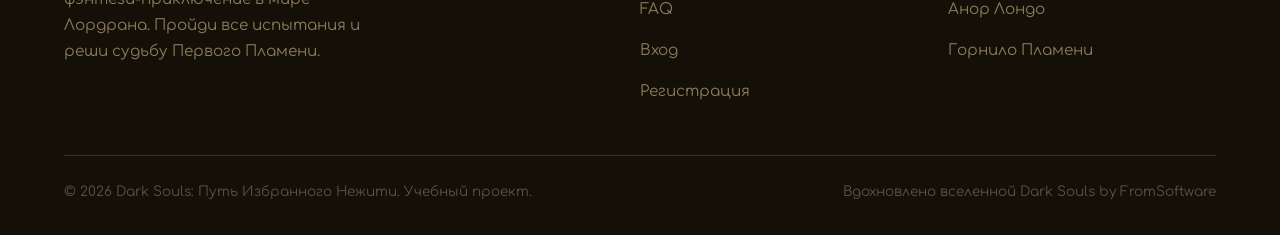
==== commit a64c3a99: "fix" ====
--- a/index.html
+++ b/index.html
@@ -245,8 +245,7 @@
       <div class="footer-grid">
         <div class="footer-brand">
           <a href="index.html" class="logo">
-            <span class="logo-icon">&#9876;</span>
-            <span>Dark Souls</span>
+            <img src="./images/logohoriz.svg" alt="logo">
           </a>
           <p>Путь Избранного Нежити — мрачное фэнтези-приключение в мире Лордрана. Пройди все испытания и реши судьбу Первого Пламени.</p>
         </div>
--- a/css/style.css
+++ b/css/style.css
@@ -1,7 +1,6 @@
-/* ===== Dark Souls — Путь Избранного Нежити ===== */
-
-@import url('https://fonts.googleapis.com/css2?family=Cinzel+Decorative:wght@400;700&family=Cinzel:wght@400;600;700&family=Crimson+Pro:ital,wght@0,400;0,600;1,400&display=swap');
-
+/*@import url('https://fonts.googleapis.com/css2?family=Comfortaa:wght@300..700&display=swap');*/
+/*@import url('https://fonts.googleapis.com/css2?family=Cinzel+Decorative:wght@400;700&family=Cinzel:wght@400;600;700&family=Crimson+Pro:ital,wght@0,400;0,600;1,400&display=swap');*/
+@import url('https://fonts.googleapis.com/css2?family=Comfortaa:wght@300..700&family=Lora:ital,wght@0,400..700;1,400..700&display=swap');
 :root {
     --bg-dark: #0b0905;
     --bg-card: #141008;
@@ -19,8 +18,8 @@
     --border-light: #5a4e3a;
     --shadow: rgba(0, 0, 0, 0.7);
     --glow-ember: rgba(212, 90, 42, 0.3);
-    --font-heading: 'Cinzel', serif;
-    --font-body: 'Crimson Pro', serif;
+    --font-heading: 'Lora', serif;
+    --font-body: 'Comfortaa', serif;
     --header-height: 72px;
     --transition: 0.3s ease;
 }
@@ -191,7 +190,7 @@
     z-index: 1000;
     height: var(--header-height);
     /*background: rgba(11, 9, 5, 0.92);*/
-    /*backdrop-filter: blur(5px);*/
+    backdrop-filter: blur(5px);
     background: transparent;
     /*border-bottom: 1px solid var(--border);*/
     transition: background var(--transition);
@@ -795,7 +794,7 @@
     position: absolute;
     top: 16px;
     left: 16px;
-    font-family: 'Cinzel Decorative', serif;
+    font-family: var(--font-body);
     font-size: 3rem;
     line-height: 1;
     color: rgba(196, 133, 10, 0.3);
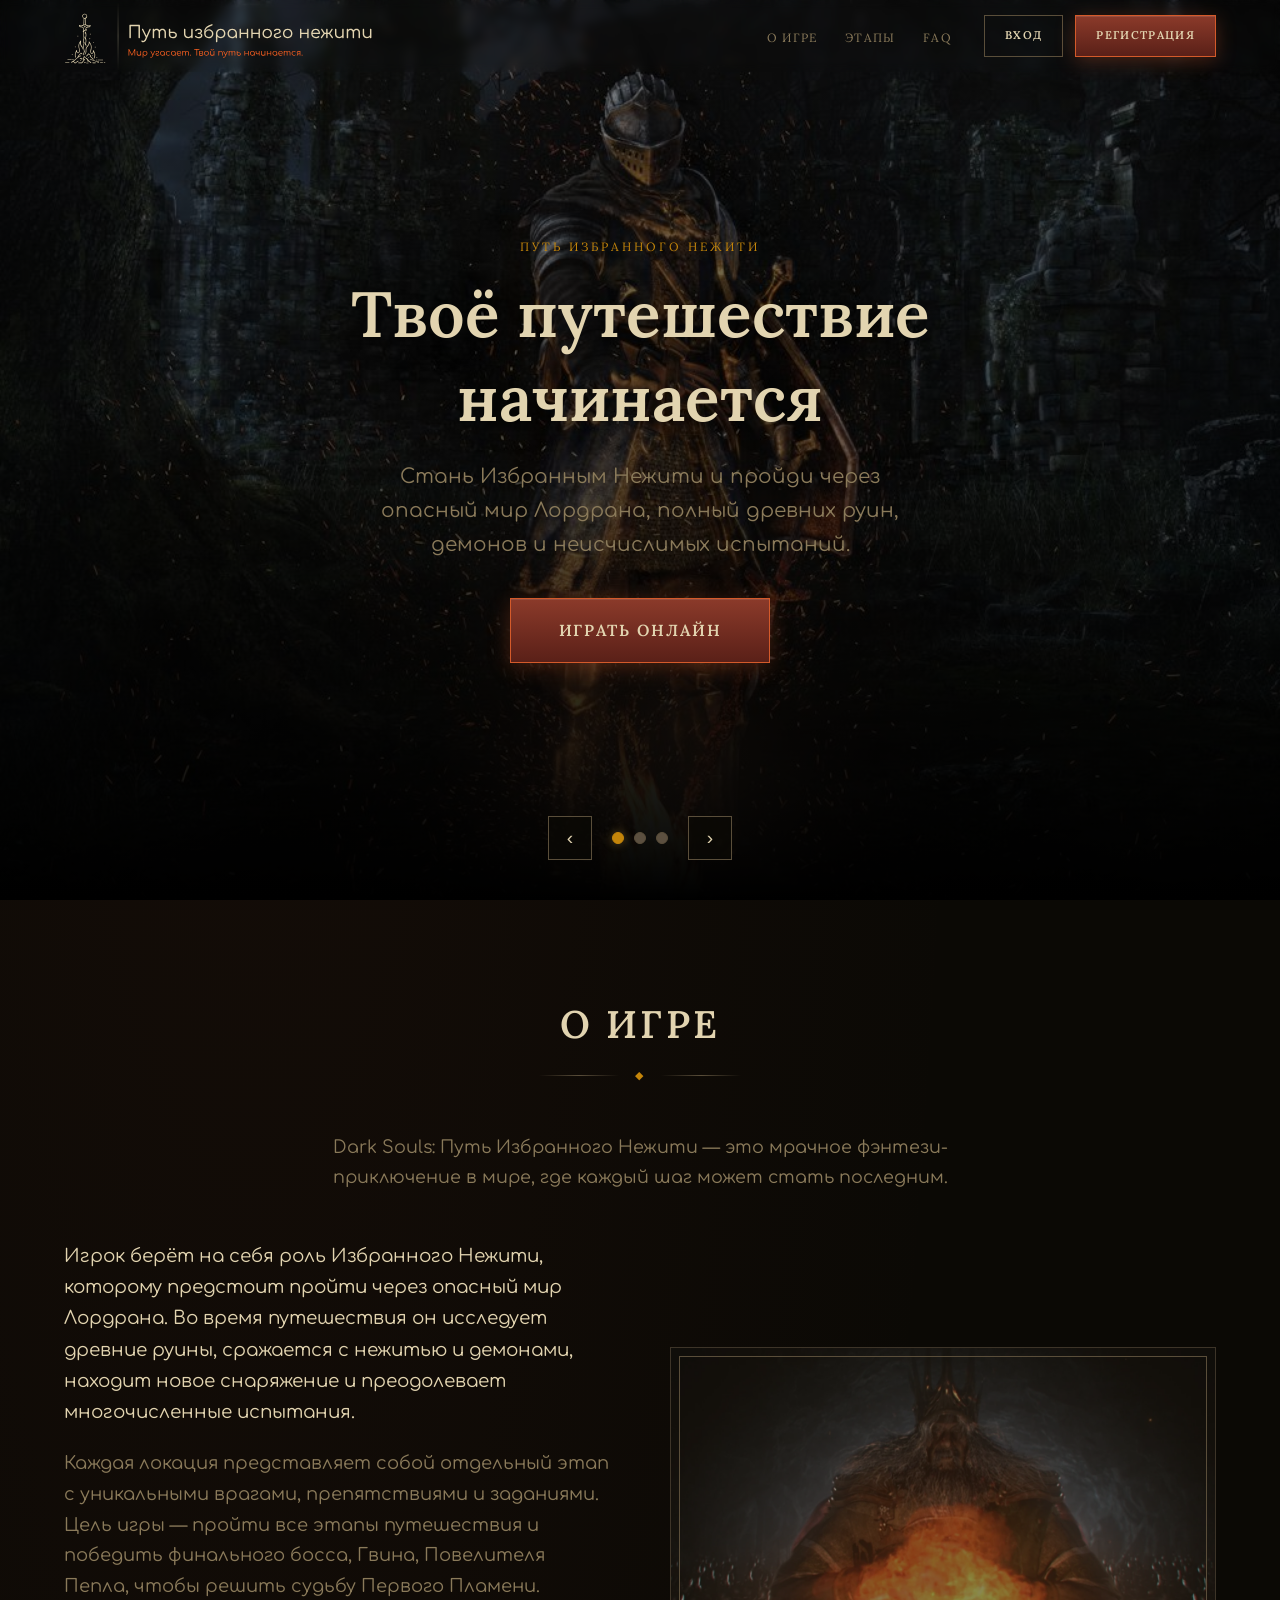
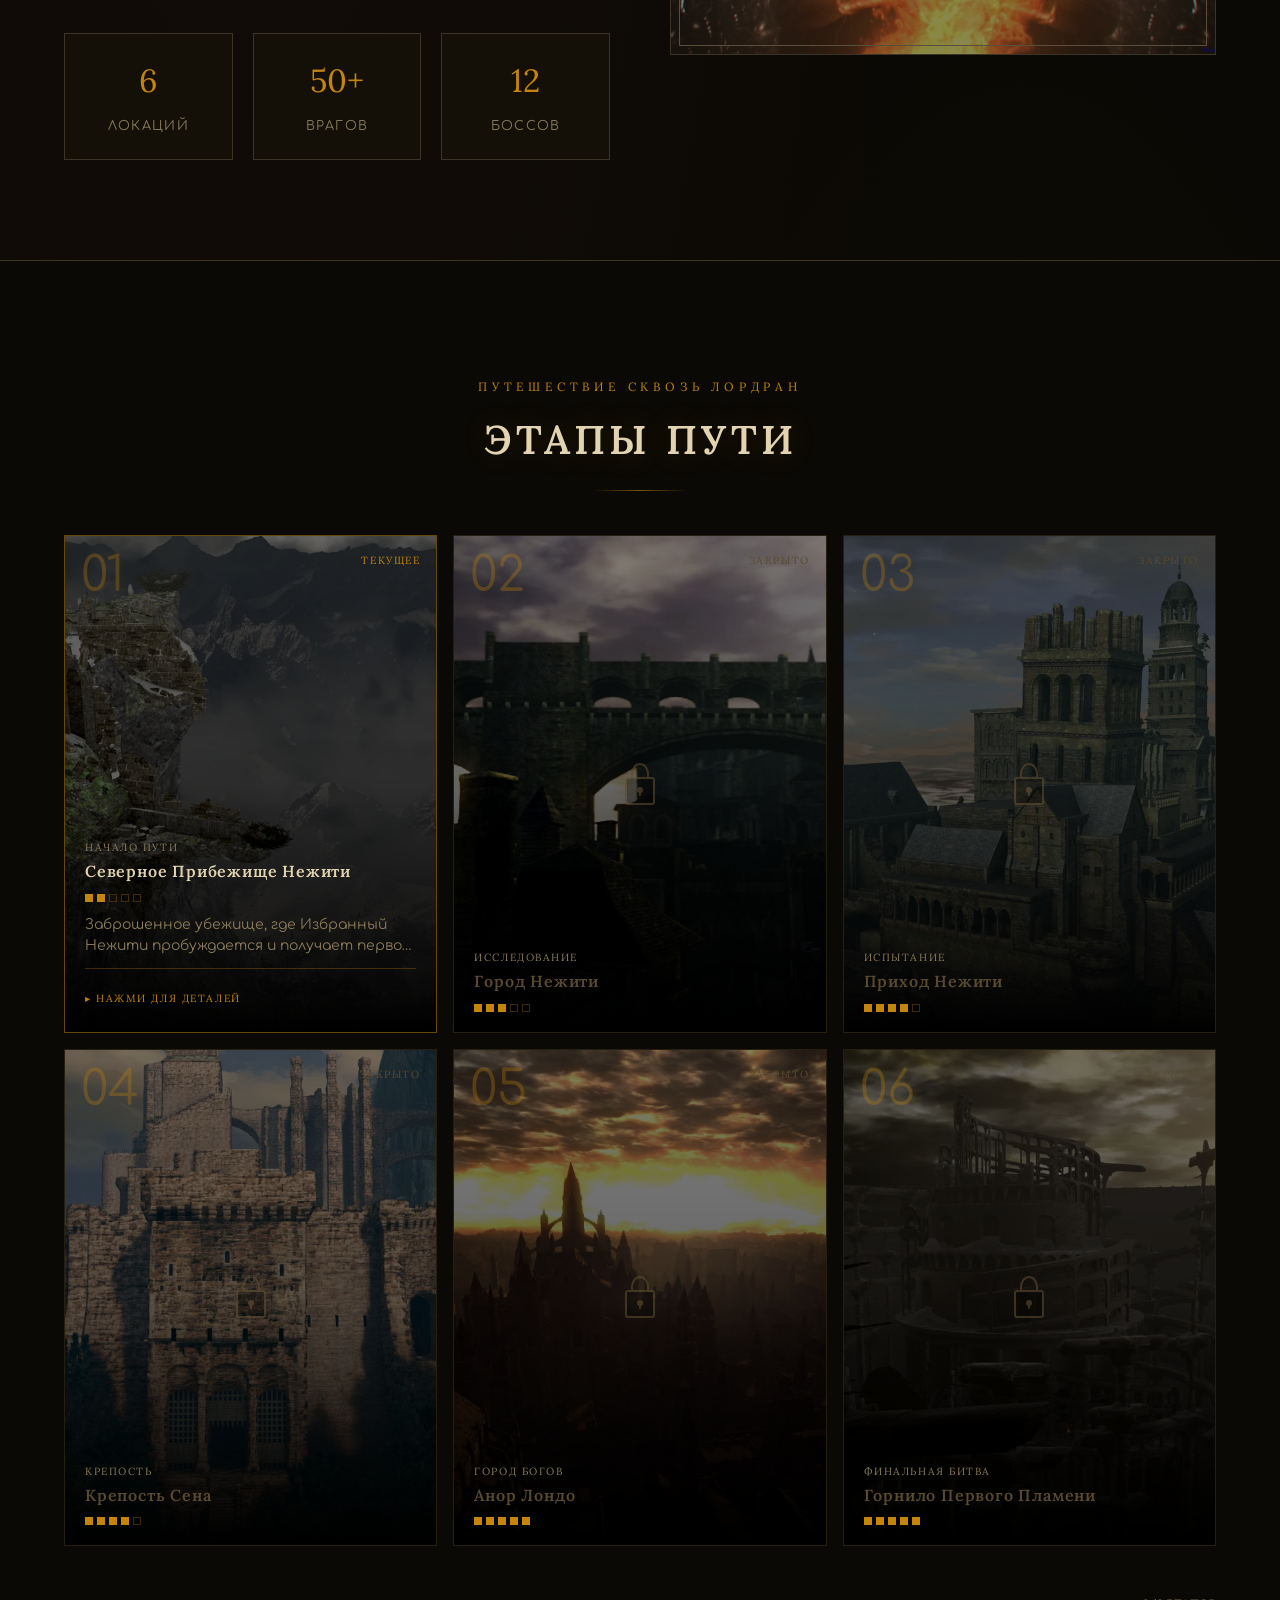
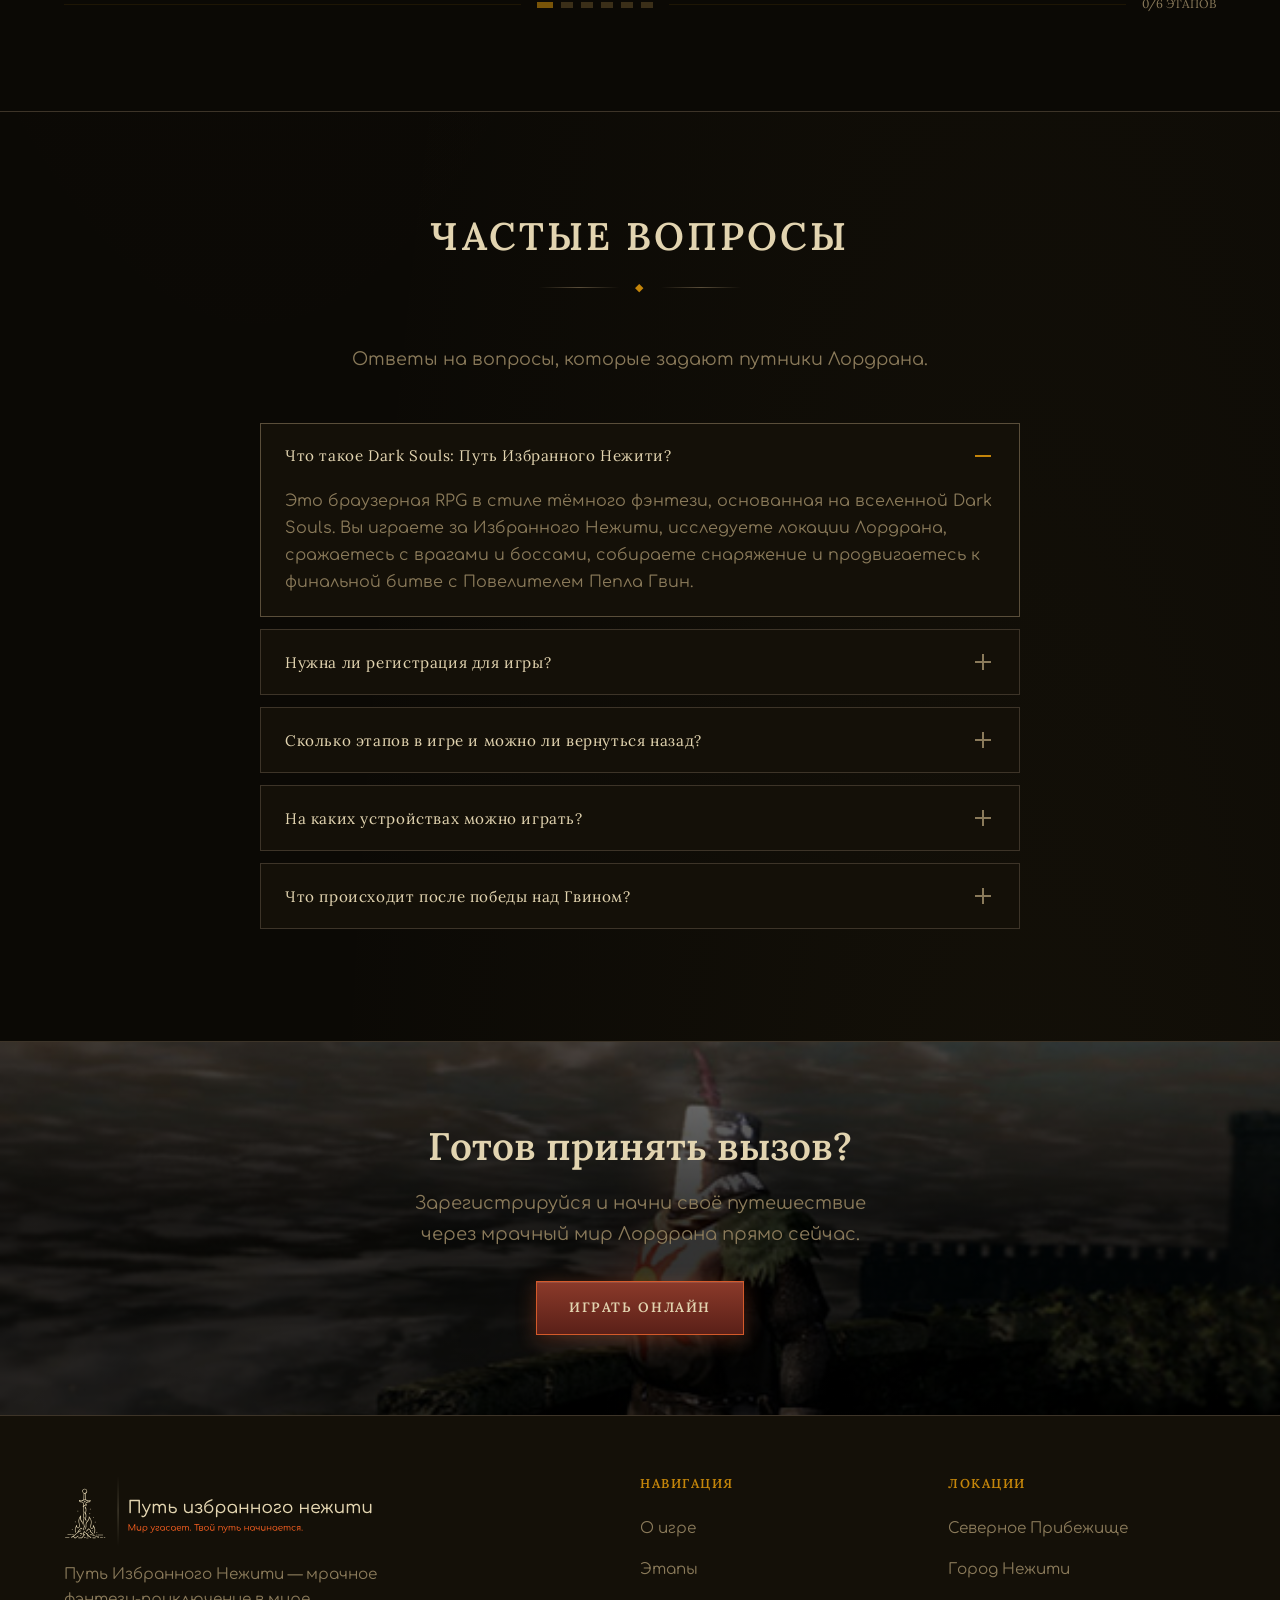
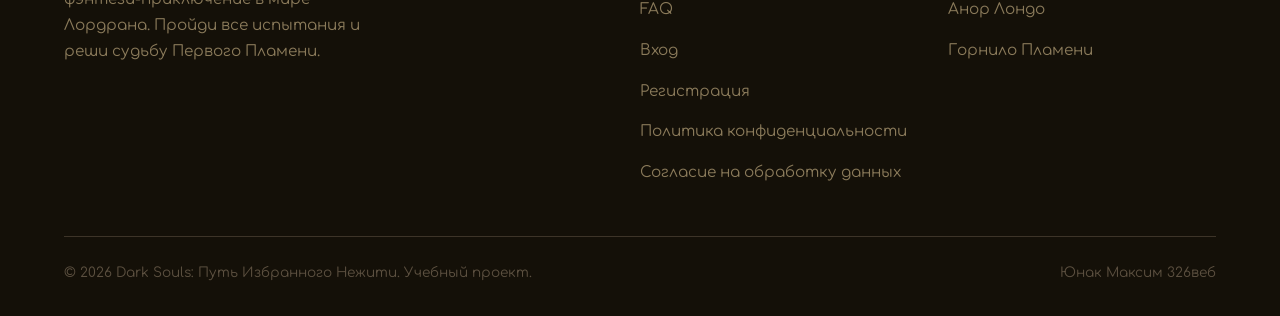
==== commit 6fc4542e: "fix mobile stages" ====
--- a/index.html
+++ b/index.html
@@ -1,285 +1,307 @@
 <!DOCTYPE html>
 <html lang="ru">
 <head>
-  <meta charset="UTF-8">
-  <meta name="viewport" content="width=device-width, initial-scale=1.0">
-  <title>Dark Souls: Путь Избранного Нежити</title>
-  <meta name="description" content="Пройди опасный мир Лордрана. Сражайся с нежитью, исследуй руины и победи Гвина, Повелителя Пепла.">
-  <link rel="stylesheet" href="css/style.css">
+    <meta charset="UTF-8">
+    <meta name="viewport" content="width=device-width, initial-scale=1.0">
+    <title>Dark Souls: Путь Избранного Нежити</title>
+    <meta name="description"
+          content="Пройди опасный мир Лордрана. Сражайся с нежитью, исследуй руины и победи Гвина, Повелителя Пепла.">
+    <link rel="stylesheet" href="css/style.css">
 </head>
 <body>
 
-  <!-- Header -->
-  <header class="header">
+<!-- Header -->
+<header class="header">
     <div class="container header-inner">
-      <a href="index.html" class="logo">
-        <img src="./images/logohoriz.svg" alt="logo">
-      </a>
-
-      <button class="burger" aria-label="Открыть меню">
-        <span class="burger-line"></span>
-        <span class="burger-line"></span>
-        <span class="burger-line"></span>
-      </button>
-
-      <nav class="nav">
-        <ul class="nav-list">
-          <li><a href="#about" class="nav-link">О игре</a></li>
-          <li><a href="#stages" class="nav-link">Этапы</a></li>
-          <li><a href="#faq" class="nav-link">FAQ</a></li>
-        </ul>
-        <div class="nav-auth">
-          <a href="login.html" class="btn btn-secondary">Вход</a>
-          <a href="register.html" class="btn btn-primary">Регистрация</a>
-        </div>
-      </nav>
-    </div>
-  </header>
-
-  <div class="mobile-overlay"></div>
-
-  <!-- Hero Slider -->
-  <section class="hero">
+        <a href="index.html" class="logo">
+            <img src="./images/logohoriz.svg" alt="logo">
+        </a>
+
+        <button class="burger" aria-label="Открыть меню">
+            <span class="burger-line"></span>
+            <span class="burger-line"></span>
+            <span class="burger-line"></span>
+        </button>
+
+        <nav class="nav">
+            <ul class="nav-list">
+                <li><a href="#about" class="nav-link">О игре</a></li>
+                <li><a href="#stages" class="nav-link">Этапы</a></li>
+                <li><a href="#faq" class="nav-link">FAQ</a></li>
+            </ul>
+            <div class="nav-auth">
+                <a href="login.html" class="btn btn-secondary">Вход</a>
+                <a href="register.html" class="btn btn-primary">Регистрация</a>
+            </div>
+        </nav>
+    </div>
+</header>
+
+<div class="mobile-overlay"></div>
+
+<!-- Hero Slider -->
+<section class="hero">
     <div class="slider">
 
-      <div class="slide active">
-        <div class="slide-bg"></div>
-        <div class="slide-overlay"></div>
-        <div class="slide-content">
-          <span class="slide-tag">Путь Избранного Нежити</span>
-          <h1 class="slide-title">Твоё путешествие начинается</h1>
-          <p class="slide-desc">Стань Избранным Нежити и пройди через опасный мир Лордрана, полный древних руин, демонов и неисчислимых испытаний.</p>
-          <div class="slide-cta">
-            <a href="register.html" class="btn btn-primary">Играть онлайн</a>
-          </div>
-        </div>
-      </div>
-
-      <div class="slide">
-        <div class="slide-bg"></div>
-        <div class="slide-overlay"></div>
-        <div class="slide-content">
-          <span class="slide-tag">Шесть эпических локаций</span>
-          <h1 class="slide-title">Исследуй руины Лордрана</h1>
-          <p class="slide-desc">От Северного Прибежища до Горнила Первого Пламени — каждая локация хранит уникальных врагов, сокровища и смертельные ловушки.</p>
-          <div class="slide-cta">
-            <a href="register.html" class="btn btn-primary">Играть онлайн</a>
-          </div>
-        </div>
-      </div>
-
-      <div class="slide">
-        <div class="slide-bg"></div>
-        <div class="slide-overlay"></div>
-        <div class="slide-content">
-          <span class="slide-tag">Финальная битва</span>
-          <h1 class="slide-title">Судьба Первого Пламени</h1>
-          <p class="slide-desc">Победи Гвина, Повелителя Пепла, и реши судьбу мира. Только сильнейший достигнет Горнила и обретёт великую силу.</p>
-          <div class="slide-cta">
-            <a href="register.html" class="btn btn-primary">Играть онлайн</a>
-          </div>
-        </div>
-      </div>
-
-      <div class="slider-controls">
-        <button class="slider-btn slider-prev" aria-label="Предыдущий слайд">&#8249;</button>
-        <div class="slider-dots">
-          <button class="slider-dot active" aria-label="Слайд 1"></button>
-          <button class="slider-dot" aria-label="Слайд 2"></button>
-          <button class="slider-dot" aria-label="Слайд 3"></button>
-        </div>
-        <button class="slider-btn slider-next" aria-label="Следующий слайд">&#8250;</button>
-      </div>
-    </div>
-  </section>
-
-  <!-- About -->
-  <section class="about" id="about">
+        <div class="slide active">
+            <div class="slide-bg"></div>
+            <div class="slide-overlay"></div>
+            <div class="slide-content">
+                <span class="slide-tag">Путь Избранного Нежити</span>
+                <h1 class="slide-title">Твоё путешествие начинается</h1>
+                <p class="slide-desc">Стань Избранным Нежити и пройди через опасный мир Лордрана, полный древних руин,
+                    демонов и неисчислимых испытаний.</p>
+                <div class="slide-cta">
+                    <a href="register.html" class="btn btn-primary">Играть онлайн</a>
+                </div>
+            </div>
+        </div>
+
+        <div class="slide">
+            <div class="slide-bg"></div>
+            <div class="slide-overlay"></div>
+            <div class="slide-content">
+                <span class="slide-tag">Шесть эпических локаций</span>
+                <h1 class="slide-title">Исследуй руины Лордрана</h1>
+                <p class="slide-desc">От Северного Прибежища до Горнила Первого Пламени — каждая локация хранит
+                    уникальных врагов, сокровища и смертельные ловушки.</p>
+                <div class="slide-cta">
+                    <a href="register.html" class="btn btn-primary">Играть онлайн</a>
+                </div>
+            </div>
+        </div>
+
+        <div class="slide">
+            <div class="slide-bg"></div>
+            <div class="slide-overlay"></div>
+            <div class="slide-content">
+                <span class="slide-tag">Финальная битва</span>
+                <h1 class="slide-title">Судьба Первого Пламени</h1>
+                <p class="slide-desc">Победи Гвина, Повелителя Пепла, и реши судьбу мира. Только сильнейший достигнет
+                    Горнила и обретёт великую силу.</p>
+                <div class="slide-cta">
+                    <a href="register.html" class="btn btn-primary">Играть онлайн</a>
+                </div>
+            </div>
+        </div>
+
+        <div class="slider-controls">
+            <button class="slider-btn slider-prev" aria-label="Предыдущий слайд">&#8249;</button>
+            <div class="slider-dots">
+                <button class="slider-dot active" aria-label="Слайд 1"></button>
+                <button class="slider-dot" aria-label="Слайд 2"></button>
+                <button class="slider-dot" aria-label="Слайд 3"></button>
+            </div>
+            <button class="slider-btn slider-next" aria-label="Следующий слайд">&#8250;</button>
+        </div>
+    </div>
+</section>
+
+<!-- About -->
+<section class="about" id="about">
     <div class="container">
-      <h2 class="section-title">О игре</h2>
-      <div class="section-divider"><span>&#9670;</span></div>
-      <p class="section-subtitle">Dark Souls: Путь Избранного Нежити — это мрачное фэнтези-приключение в мире, где каждый шаг может стать последним.</p>
-
-      <div class="about-grid">
-        <div class="about-text">
-          <p>Игрок берёт на себя роль Избранного Нежити, которому предстоит пройти через опасный мир Лордрана. Во время путешествия он исследует древние руины, сражается с нежитью и демонами, находит новое снаряжение и преодолевает многочисленные испытания.</p>
-          <p>Каждая локация представляет собой отдельный этап с уникальными врагами, препятствиями и заданиями. Цель игры — пройти все этапы путешествия и победить финального босса, Гвина, Повелителя Пепла, чтобы решить судьбу Первого Пламени.</p>
-
-          <div class="about-stats">
-            <div class="stat-item">
-              <span class="stat-number">6</span>
-              <span class="stat-label">Локаций</span>
-            </div>
-            <div class="stat-item">
-              <span class="stat-number">50+</span>
-              <span class="stat-label">Врагов</span>
-            </div>
-            <div class="stat-item">
-              <span class="stat-number">12</span>
-              <span class="stat-label">Боссов</span>
-            </div>
-          </div>
-        </div>
-
-        <div class="about-visual">
-          <div class="about-frame">
-            <div class="about-frame-inner">
-              <img src="./images/gwyn.webp" alt="gwyn">
-            </div>
-          </div>
-        </div>
-      </div>
-    </div>
-  </section>
-
-  <!-- Stages -->
-  <section class="stages" id="stages">
+        <h2 class="section-title">О игре</h2>
+        <div class="section-divider"><span>&#9670;</span></div>
+        <p class="section-subtitle">Dark Souls: Путь Избранного Нежити — это мрачное фэнтези-приключение в мире, где
+            каждый шаг может стать последним.</p>
+
+        <div class="about-grid">
+            <div class="about-text">
+                <p>Игрок берёт на себя роль Избранного Нежити, которому предстоит пройти через опасный мир Лордрана. Во
+                    время путешествия он исследует древние руины, сражается с нежитью и демонами, находит новое
+                    снаряжение и преодолевает многочисленные испытания.</p>
+                <p>Каждая локация представляет собой отдельный этап с уникальными врагами, препятствиями и заданиями.
+                    Цель игры — пройти все этапы путешествия и победить финального босса, Гвина, Повелителя Пепла, чтобы
+                    решить судьбу Первого Пламени.</p>
+
+                <div class="about-stats">
+                    <div class="stat-item">
+                        <span class="stat-number">6</span>
+                        <span class="stat-label">Локаций</span>
+                    </div>
+                    <div class="stat-item">
+                        <span class="stat-number">50+</span>
+                        <span class="stat-label">Врагов</span>
+                    </div>
+                    <div class="stat-item">
+                        <span class="stat-number">12</span>
+                        <span class="stat-label">Боссов</span>
+                    </div>
+                </div>
+            </div>
+
+            <div class="about-visual">
+                <div class="about-frame">
+                    <div class="about-frame-inner">
+                        <img src="./images/gwyn.webp" alt="gwyn">
+                    </div>
+                </div>
+            </div>
+        </div>
+    </div>
+</section>
+
+<!-- Stages -->
+<section class="stages" id="stages">
     <div class="stages-inner">
-      <div class="stages-header">
-        <p class="stages-label">Путешествие сквозь Лордран</p>
-        <h2 class="stages-heading">Этапы пути</h2>
-        <div class="stages-line"></div>
-      </div>
-
-      <div class="stages-grid" id="stages-grid"></div>
-
-      <div class="stages-progress" id="stages-progress">
-        <div class="stages-progress__line"></div>
-        <div class="stages-progress__pips" id="stages-progress-pips"></div>
-        <div class="stages-progress__line"></div>
-        <p class="stages-progress__count" id="stages-progress-count"></p>
-      </div>
-    </div>
-  </section>
-
-  <!-- Stage Detail Modal -->
-  <div class="stage-modal" id="stage-modal" aria-hidden="true">
+        <div class="stages-header">
+            <p class="stages-label">Путешествие сквозь Лордран</p>
+            <h2 class="stages-heading">Этапы пути</h2>
+            <div class="stages-line"></div>
+        </div>
+
+        <div class="stages-grid" id="stages-grid"></div>
+
+        <div class="stages-progress" id="stages-progress">
+            <div class="stages-progress__line"></div>
+            <div class="stages-progress__pips" id="stages-progress-pips"></div>
+            <div class="stages-progress__line"></div>
+            <p class="stages-progress__count" id="stages-progress-count"></p>
+        </div>
+    </div>
+</section>
+
+<!-- Stage Detail Modal -->
+<div class="stage-modal" id="stage-modal" aria-hidden="true">
     <div class="stage-modal__backdrop" id="stage-modal-backdrop"></div>
     <div class="stage-modal__dialog" id="stage-modal-dialog" role="dialog" aria-modal="true">
-      <!-- filled by JS -->
-    </div>
-  </div>
-
-  <!-- FAQ -->
-  <section class="faq" id="faq">
+        <!-- filled by JS -->
+    </div>
+</div>
+
+<!-- FAQ -->
+<section class="faq" id="faq">
     <div class="container">
-      <h2 class="section-title">Частые вопросы</h2>
-      <div class="section-divider"><span>&#9670;</span></div>
-      <p class="section-subtitle">Ответы на вопросы, которые задают путники Лордрана.</p>
-
-      <div class="faq-list">
-        <div class="faq-item active">
-          <button class="faq-question">
-            Что такое Dark Souls: Путь Избранного Нежити?
-            <span class="faq-icon"></span>
-          </button>
-          <div class="faq-answer">
-            <div class="faq-answer-inner">
-              Это браузерная RPG в стиле тёмного фэнтези, основанная на вселенной Dark Souls. Вы играете за Избранного Нежити, исследуете локации Лордрана, сражаетесь с врагами и боссами, собираете снаряжение и продвигаетесь к финальной битве с Повелителем Пепла Гвин.
-            </div>
-          </div>
-        </div>
-
-        <div class="faq-item">
-          <button class="faq-question">
-            Нужна ли регистрация для игры?
-            <span class="faq-icon"></span>
-          </button>
-          <div class="faq-answer">
-            <div class="faq-answer-inner">
-              Да, для сохранения прогресса, участия в рейтингах и доступа ко всем шести локациям необходимо создать аккаунт. Регистрация бесплатна и занимает менее минуты. После входа ваш прогресс автоматически сохраняется на сервере.
-            </div>
-          </div>
-        </div>
-
-        <div class="faq-item">
-          <button class="faq-question">
-            Сколько этапов в игре и можно ли вернуться назад?
-            <span class="faq-icon"></span>
-          </button>
-          <div class="faq-answer">
-            <div class="faq-answer-inner">
-              В игре шесть основных этапов: от Северного Прибежища до Горнила Первого Пламени. После прохождения локации вы можете свободно возвращаться в уже открытые зоны для фарма ресурсов, поиска секретов и повторных сражений с боссами.
-            </div>
-          </div>
-        </div>
-
-        <div class="faq-item">
-          <button class="faq-question">
-            На каких устройствах можно играть?
-            <span class="faq-icon"></span>
-          </button>
-          <div class="faq-answer">
-            <div class="faq-answer-inner">
-              Игра доступна на ПК и игровых консолях. Управление поддерживает клавиатуру и мышь на компьютере, а также контроллеры на консолях, обеспечивая комфортное прохождение каждого этапа путешествия            </div>
-          </div>
-        </div>
-
-        <div class="faq-item">
-          <button class="faq-question">
-            Что происходит после победы над Гвином?
-            <span class="faq-icon"></span>
-          </button>
-          <div class="faq-answer">
-            <div class="faq-answer-inner">
-              Победа над Гвином, Повелителем Пепла, завершает путешествие Избранного Нежити и определяет судьбу Первого Пламени. После финальной битвы игрок может начать новое прохождение, где враги становятся сильнее, а испытания — ещё опаснее.
-            </div>
-          </div>
-        </div>
-      </div>
-    </div>
-  </section>
-
-  <!-- CTA -->
-  <section class="cta-section">
+        <h2 class="section-title">Частые вопросы</h2>
+        <div class="section-divider"><span>&#9670;</span></div>
+        <p class="section-subtitle">Ответы на вопросы, которые задают путники Лордрана.</p>
+
+        <div class="faq-list">
+            <div class="faq-item active">
+                <button class="faq-question">
+                    Что такое Dark Souls: Путь Избранного Нежити?
+                    <span class="faq-icon"></span>
+                </button>
+                <div class="faq-answer">
+                    <div class="faq-answer-inner">
+                        Это браузерная RPG в стиле тёмного фэнтези, основанная на вселенной Dark Souls. Вы играете за
+                        Избранного Нежити, исследуете локации Лордрана, сражаетесь с врагами и боссами, собираете
+                        снаряжение и продвигаетесь к финальной битве с Повелителем Пепла Гвин.
+                    </div>
+                </div>
+            </div>
+
+            <div class="faq-item">
+                <button class="faq-question">
+                    Нужна ли регистрация для игры?
+                    <span class="faq-icon"></span>
+                </button>
+                <div class="faq-answer">
+                    <div class="faq-answer-inner">
+                        Да, для сохранения прогресса, участия в рейтингах и доступа ко всем шести локациям необходимо
+                        создать аккаунт. Регистрация бесплатна и занимает менее минуты. После входа ваш прогресс
+                        автоматически сохраняется на сервере.
+                    </div>
+                </div>
+            </div>
+
+            <div class="faq-item">
+                <button class="faq-question">
+                    Сколько этапов в игре и можно ли вернуться назад?
+                    <span class="faq-icon"></span>
+                </button>
+                <div class="faq-answer">
+                    <div class="faq-answer-inner">
+                        В игре шесть основных этапов: от Северного Прибежища до Горнила Первого Пламени. После
+                        прохождения локации вы можете свободно возвращаться в уже открытые зоны для фарма ресурсов,
+                        поиска секретов и повторных сражений с боссами.
+                    </div>
+                </div>
+            </div>
+
+            <div class="faq-item">
+                <button class="faq-question">
+                    На каких устройствах можно играть?
+                    <span class="faq-icon"></span>
+                </button>
+                <div class="faq-answer">
+                    <div class="faq-answer-inner">
+                        Игра доступна на ПК и игровых консолях. Управление поддерживает клавиатуру и мышь на компьютере,
+                        а также контроллеры на консолях, обеспечивая комфортное прохождение каждого этапа путешествия
+                    </div>
+                </div>
+            </div>
+
+            <div class="faq-item">
+                <button class="faq-question">
+                    Что происходит после победы над Гвином?
+                    <span class="faq-icon"></span>
+                </button>
+                <div class="faq-answer">
+                    <div class="faq-answer-inner">
+                        Победа над Гвином, Повелителем Пепла, завершает путешествие Избранного Нежити и определяет
+                        судьбу Первого Пламени. После финальной битвы игрок может начать новое прохождение, где враги
+                        становятся сильнее, а испытания — ещё опаснее.
+                    </div>
+                </div>
+            </div>
+        </div>
+    </div>
+</section>
+
+<!-- CTA -->
+<section class="cta-section">
     <div class="container">
-      <h2>Готов принять вызов?</h2>
-      <p>Зарегистрируйся и начни своё путешествие через мрачный мир Лордрана прямо сейчас.</p>
-      <a href="register.html" class="btn btn-primary">Играть онлайн</a>
-    </div>
-  </section>
-
-  <!-- Footer -->
-  <footer class="footer">
+        <h2>Готов принять вызов?</h2>
+        <p>Зарегистрируйся и начни своё путешествие через мрачный мир Лордрана прямо сейчас.</p>
+        <a href="register.html" class="btn btn-primary">Играть онлайн</a>
+    </div>
+</section>
+
+<!-- Footer -->
+<footer class="footer">
     <div class="container">
-      <div class="footer-grid">
-        <div class="footer-brand">
-          <a href="index.html" class="logo">
-            <img src="./images/logohoriz.svg" alt="logo">
-          </a>
-          <p>Путь Избранного Нежити — мрачное фэнтези-приключение в мире Лордрана. Пройди все испытания и реши судьбу Первого Пламени.</p>
-        </div>
-
-        <div>
-          <h4 class="footer-heading">Навигация</h4>
-          <ul class="footer-links">
-            <li><a href="#about">О игре</a></li>
-            <li><a href="#stages">Этапы</a></li>
-            <li><a href="#faq">FAQ</a></li>
-            <li><a href="login.html">Вход</a></li>
-            <li><a href="register.html">Регистрация</a></li>
-          </ul>
-        </div>
-
-        <div>
-          <h4 class="footer-heading">Локации</h4>
-          <ul class="footer-links">
-            <li><a href="#stages">Северное Прибежище</a></li>
-            <li><a href="#stages">Город Нежити</a></li>
-            <li><a href="#stages">Анор Лондо</a></li>
-            <li><a href="#stages">Горнило Пламени</a></li>
-          </ul>
-        </div>
-      </div>
-
-      <div class="footer-bottom">
-        <p>&copy; 2026 Dark Souls: Путь Избранного Нежити. Учебный проект.</p>
-        <p>Вдохновлено вселенной Dark Souls by FromSoftware</p>
-      </div>
-    </div>
-  </footer>
-
-  <script src="js/stages.js"></script>
-  <script src="js/main.js"></script>
+        <div class="footer-grid">
+            <div class="footer-brand">
+                <a href="index.html" class="logo">
+                    <img src="./images/logohoriz.svg" alt="logo">
+                </a>
+                <p>Путь Избранного Нежити — мрачное фэнтези-приключение в мире Лордрана. Пройди все испытания и реши
+                    судьбу Первого Пламени.</p>
+            </div>
+
+            <div>
+                <h4 class="footer-heading">Навигация</h4>
+                <ul class="footer-links">
+                    <li><a href="#about">О игре</a></li>
+                    <li><a href="#stages">Этапы</a></li>
+                    <li><a href="#faq">FAQ</a></li>
+                    <li><a href="login.html">Вход</a></li>
+                    <li><a href="register.html">Регистрация</a></li>
+                    <li><a href="#privacy-policy">Политика конфиденциальности</a></li>
+                    <li><a href="#data-processing">Согласие на обработку данных</a></li>
+                </ul>
+            </div>
+
+            <div>
+                <h4 class="footer-heading">Локации</h4>
+                <ul class="footer-links">
+                    <li><a href="#stages">Северное Прибежище</a></li>
+                    <li><a href="#stages">Город Нежити</a></li>
+                    <li><a href="#stages">Анор Лондо</a></li>
+                    <li><a href="#stages">Горнило Пламени</a></li>
+                </ul>
+            </div>
+        </div>
+
+        <div class="footer-bottom">
+            <p>&copy; 2026 Dark Souls: Путь Избранного Нежити. Учебный проект.</p>
+            <p>Юнак Максим 326веб</p>
+        </div>
+    </div>
+</footer>
+
+<script src="js/stages.js"></script>
+<script src="js/main.js"></script>
 </body>
 </html>
--- a/css/style.css
+++ b/css/style.css
@@ -679,14 +679,20 @@
 
 .stages-grid {
     display: grid;
-    grid-template-columns: repeat(2, 1fr);
+    grid-template-columns: repeat(1, 1fr);
     gap: 12px;
 }
 
+
+@media (min-width: 475px) {
+    .stages-grid {
+        grid-template-columns: repeat(2, 1fr);
+        gap: 16px;
+    }
+}
 @media (min-width: 768px) {
     .stages-grid {
         grid-template-columns: repeat(3, 1fr);
-        gap: 16px;
     }
 }
 
@@ -1343,8 +1349,9 @@
 .cta-section {
     padding: 80px 0;
     text-align: center;
-    background: radial-gradient(ellipse at center, rgba(139, 58, 42, 0.12) 0%, transparent 60%),
+    /*background: radial-gradient(ellipse at center, rgba(139, 58, 42, 0.12) 0%, transparent 60%),*/
     var(--bg-dark);
+    background: linear-gradient(rgba(0, 0, 0, .5), rgba(0, 0, 0, 0.8), rgba(0, 0, 0, .8)), url("../images/solaire.jpg") top/cover no-repeat;
     border-top: 1px solid var(--border);
 }
 
